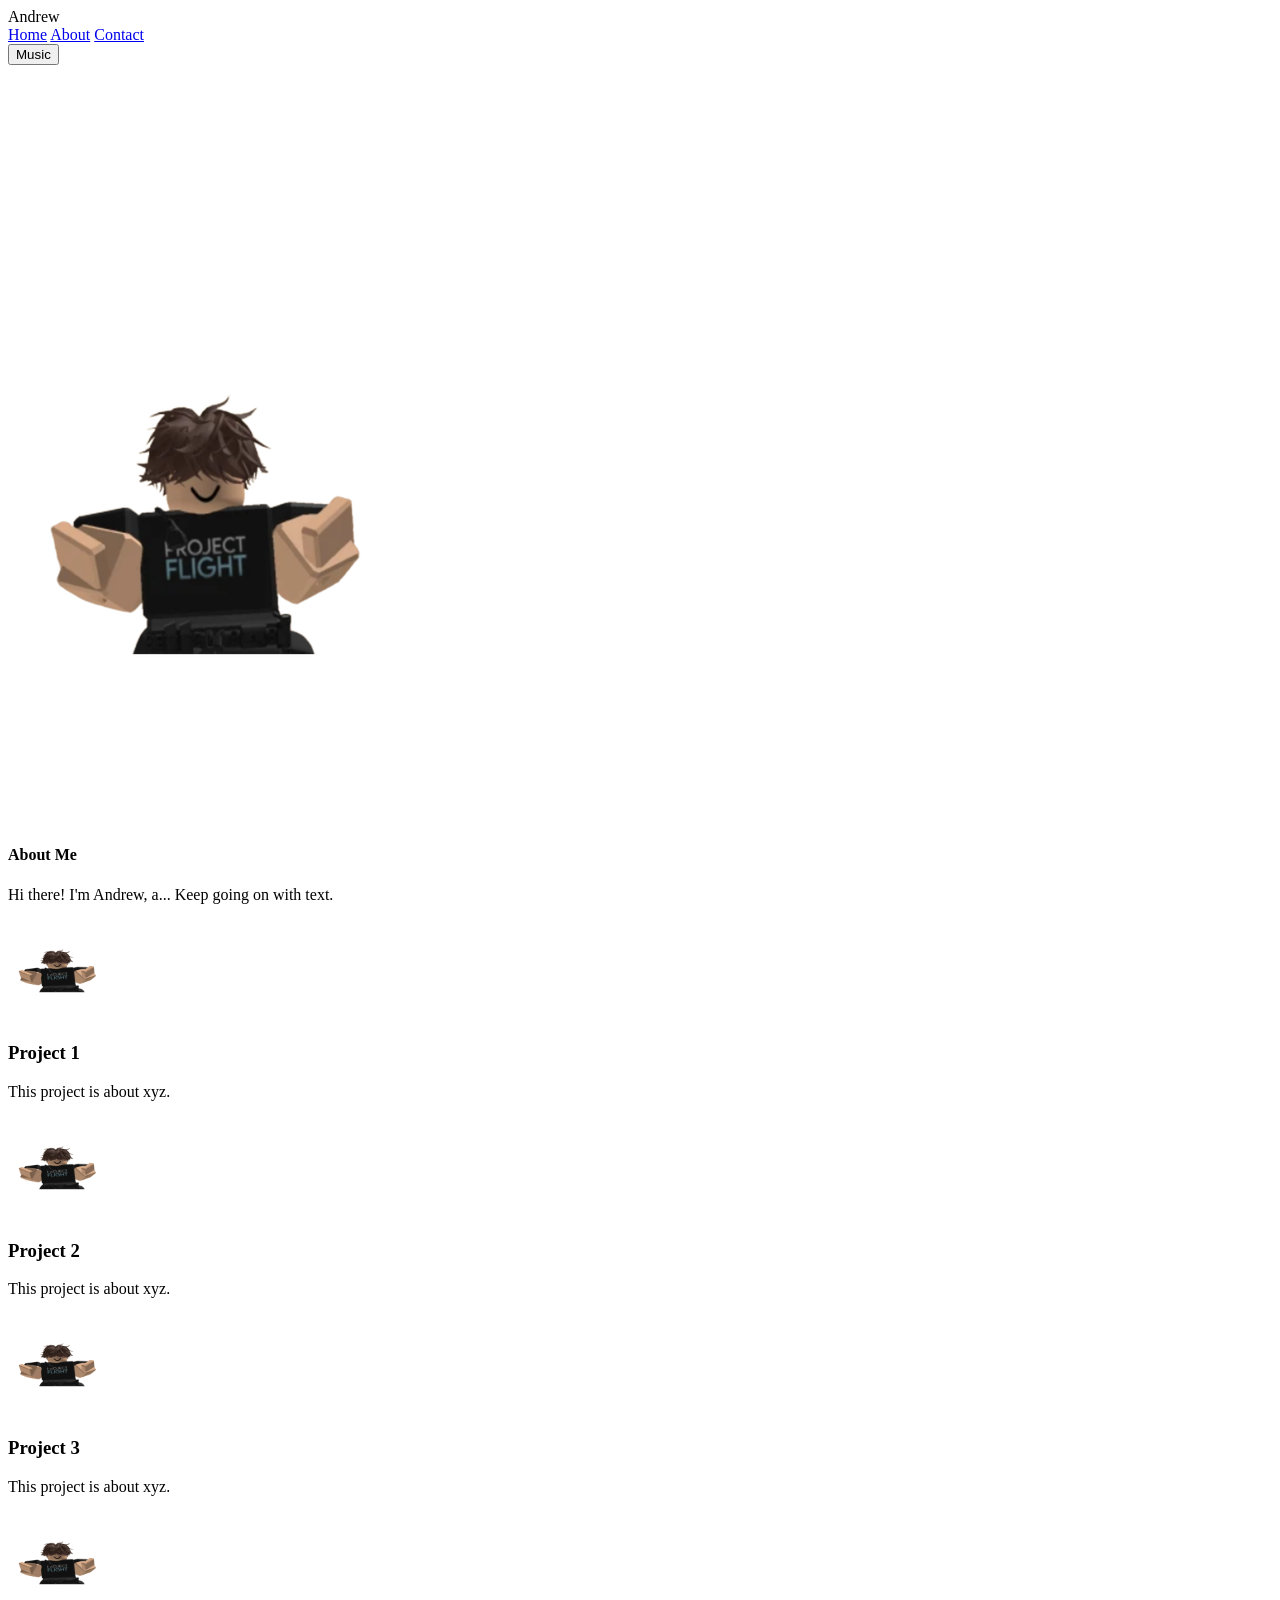
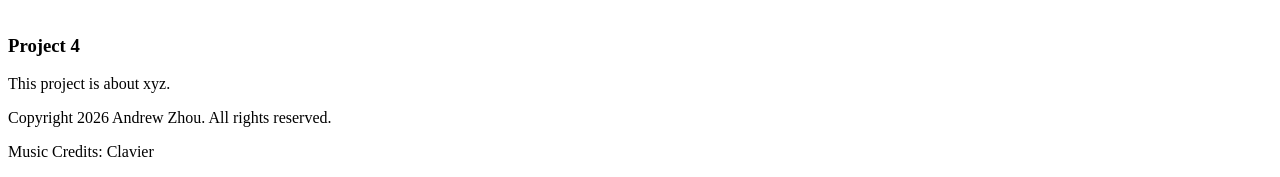
==== index.html @ 4095113c "Worked on about, css, and index" ====
<!DOCTYPE html>
<html lang="en">

<head>
    <title>Andrew Zhou's Portfolio</title>
    <link rel="preconnect" href="https://fonts.googleapis.com">
    <link rel="preconnect" href="https://fonts.gstatic.com" crossorigin>
    <link
        href="https://fonts.googleapis.com/css2?family=Ubuntu:ital,wght@0,300;0,400;0,500;0,700;1,300;1,400;1,500;1,700&display=swap"
        rel="stylesheet">
    <link rel="stylesheet" href="style.css">
</head>

<body>
    <div class="page-layout">
        <header>
            <div class="header-footer">
                <div>Andrew</div>
                <nav class="links">
                    <a href="/index.html">Home</a>
                    <a href="/about.html">About</a>
                    <a href="/contacts.html">Contact</a>
                    <div class="dropdown">
                        <button class="dropbtn">Music</button>
                        <div class="dropdown-content">
                            <iframe data-testid="embed-iframe" style="border-radius:12px"
                                src="https://open.spotify.com/embed/playlist/5BB5mRr1hqIK4NGXOkHe4x?utm_source=generator&theme=0"
                                width="100%" height="152" frameBorder="0" allowfullscreen=""
                                allow="autoplay; clipboard-write; encrypted-media; fullscreen; picture-in-picture"
                                loading="lazy">
                            </iframe>
                        </div>
                    </div>
                </nav>
            </div>
        </header>
        <main>
            <div class="bio">
                <img class="placeholder" src="pfplaceholder.png" alt="placeholder">
                <div class="bio-content">
                    <h4>About Me</h4>
                    <p>Hi there! I'm Andrew, a... Keep going on with text.</p>
                </div>
            </div>

            <div class="flex-container">
                <div class="box">
                    <img src="pfplaceholder.png" alt="placeholder" class="box-image" width="100px" height="100px">
                    <div class="box-text">
                        <h3>Project 1</h3>
                        <p>This project is about xyz.</p>
                    </div>
                </div>

                <div class="box">
                    <img src="pfplaceholder.png" alt="placeholder" class="box-image" width="100px" height="100px">
                    <div class="box-text">
                        <h3>Project 2</h3>
                        <p>This project is about xyz.</p>
                    </div>
                </div>

                <div class="box">
                    <img src="pfplaceholder.png" alt="placeholder" class="box-image" width="100px" height="100px">
                    <div class="box-text">
                        <h3>Project 3</h3>
                        <p>This project is about xyz.</p>
                    </div>
                </div>

                <div class="box">
                    <img src="pfplaceholder.png" alt="placeholder" class="box-image" width="100px" height="100px">
                    <div class="box-text">
                        <h3>Project 4</h3>
                        <p>This project is about xyz.</p>
                    </div>
                </div>
            </div>
        </main>
        <footer class="header-footer">
            <p>Copyright 2026 Andrew Zhou. All rights reserved.</p>
            <p class="footer-2">Music Credits: Clavier</p>
        </footer>
    </div>
</body>

</html>
---- style.css ----
/* Use Flexbox to center everything in the 'main' area */
.about-main {
    display: flex;
    align-items: center;
    /* Vertical centering */
    justify-content: center;
    /* Horizontal centering */
    min-height: calc(100vh - 73px);
    /* Adjusts for header/footer height */
    padding: 20px;
}

.about-container {
    text-align: center;
    max-width: 800px;
    /* Keeps text from stretching too wide on big monitors */
    color: white;
}

.about-content h1 {
    font-size: 48px;
    margin-bottom: 20px;
    letter-spacing: -1px;
}

.about-content p {
    font-size: 18px;
    line-height: 1.6;
    color: #ffffff;
    /* Slightly dimmer white for better readability */
}

.placeholder-about {
    width: 150px;
    height: 150px;
    border-radius: 50%;
    /* Makes the image a circle */
    margin-bottom: 20px;
    border: 2px solid #444;
}
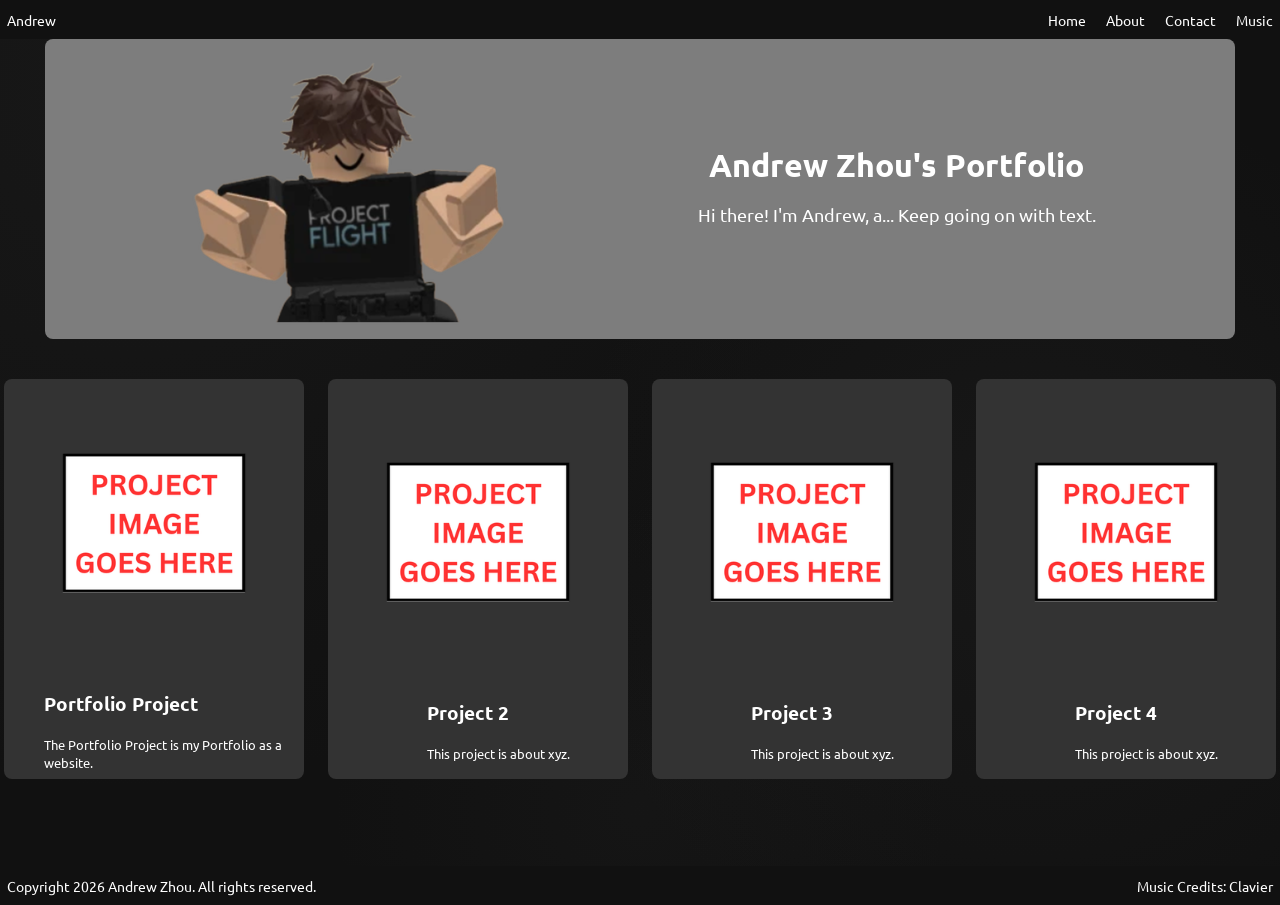
==== commit 6a6a33a0: "Forgot I forgotwhat I did..." ====
--- a/index.html
+++ b/index.html
@@ -25,10 +25,9 @@
                         <div class="dropdown-content">
                             <iframe data-testid="embed-iframe" style="border-radius:12px"
                                 src="https://open.spotify.com/embed/playlist/5BB5mRr1hqIK4NGXOkHe4x?utm_source=generator&theme=0"
-                                width="100%" height="152" frameBorder="0" allowfullscreen=""
+                                width="100%" height="352" frameBorder="0" allowfullscreen=""
                                 allow="autoplay; clipboard-write; encrypted-media; fullscreen; picture-in-picture"
-                                loading="lazy">
-                            </iframe>
+                                loading="lazy"></iframe>
                         </div>
                     </div>
                 </nav>
@@ -38,44 +37,56 @@
             <div class="bio">
                 <img class="placeholder" src="pfplaceholder.png" alt="placeholder">
                 <div class="bio-content">
-                    <h4>About Me</h4>
+                    <h4>Andrew Zhou's Portfolio</h4>
                     <p>Hi there! I'm Andrew, a... Keep going on with text.</p>
                 </div>
             </div>
 
             <div class="flex-container">
                 <div class="box">
-                    <img src="pfplaceholder.png" alt="placeholder" class="box-image" width="100px" height="100px">
-                    <div class="box-text">
-                        <h3>Project 1</h3>
-                        <p>This project is about xyz.</p>
-                    </div>
+                    <a href="project1.html">
+                        <img src="projectimageplaceholder.png" alt="placeholder" class="box-image" width="100px"
+                            height="100px">
+                        <div class="box-text">
+
+                            <h3>Portfolio Project</h3>
+                            <p>The Portfolio Project is my Portfolio as a website.</p>
+                        </div>
+                    </a>
                 </div>
 
                 <div class="box">
-                    <img src="pfplaceholder.png" alt="placeholder" class="box-image" width="100px" height="100px">
-                    <div class="box-text">
-                        <h3>Project 2</h3>
-                        <p>This project is about xyz.</p>
-                    </div>
+
+                    <a href="project2.html">
+                        <img src="projectimageplaceholder.png" alt="placeholder" class="box-image" width="100px"
+                            height="100px">
+                        <div class="box-text">
+                            <h3>Project 2</h3>
+                            <p>This project is about xyz.</p>
+                        </div>
+                    </a>
                 </div>
 
                 <div class="box">
-                    <img src="pfplaceholder.png" alt="placeholder" class="box-image" width="100px" height="100px">
-                    <div class="box-text">
-                        <h3>Project 3</h3>
-                        <p>This project is about xyz.</p>
-                    </div>
+                    <a href="project3.html">
+                        <img src="projectimageplaceholder.png" alt="placeholder" class="box-image" width="100px"
+                            height="100px">
+                        <div class="box-text">
+                            <h3>Project 3</h3>
+                            <p>This project is about xyz.</p>
+                        </div>
+                    </a>
                 </div>
 
                 <div class="box">
-                    <img src="pfplaceholder.png" alt="placeholder" class="box-image" width="100px" height="100px">
-                    <div class="box-text">
-                        <h3>Project 4</h3>
-                        <p>This project is about xyz.</p>
-                    </div>
+                    <a href="project4.html">
+                        <img src="projectimageplaceholder.png" alt="placeholder" class="box-image">
+                        <div class="box-text">
+                            <h3>Project 4</h3>
+                            <p>This project is about xyz.</p>
+                        </div>
+                    </a>
                 </div>
-            </div>
         </main>
         <footer class="header-footer">
             <p>Copyright 2026 Andrew Zhou. All rights reserved.</p>
--- a/style.css
+++ b/style.css
@@ -1,40 +1,257 @@
-/* Use Flexbox to center everything in the 'main' area */
-.about-main {
-    display: flex;
-    align-items: center;
-    /* Vertical centering */
+body {
+    margin: 0;
+    font-family: 'Ubuntu';
+    font-weight: 400;
+    background-color: #111;
+    background-image:
+        radial-gradient(circle at 10% 10%, rgba(60, 60, 60, 0.15) 0%, rgba(17, 17, 17, 0) 50%),
+
+        radial-gradient(circle at 80% 60%, rgba(80, 80, 80, 0.1) 0%, rgba(17, 17, 17, 0) 40%),
+
+        radial-gradient(circle at 50% 90%, rgba(70, 70, 70, 0.08) 0%, rgba(17, 17, 17, 0) 30%);
+
+    background-attachment: fixed;
+    background-size: cover;
+    background-repeat: no-repeat;
+}
+
+.page-layout {
+    min-height: 100vh;
+    display: flex;
+    flex-direction: column;
+}
+
+.links {
+    display: flex;
+    gap: 20px;
+    color: #FFFFFF;
+}
+
+.links a {
+    text-decoration: none;
+    color: #ffffff;
+}
+
+.links a:hover {
+    transition: 1s;
+    font-size: 15px;
+}
+
+.header-footer {
+    height: 25px;
+    background-color: #111;
+    display: flex;
+    justify-content: space-between;
+    align-items: center;
+    font-size: 14px;
+    padding: 7px;
+    color: #ffffff;
+}
+
+.header-footer footer-2 {
+    align-items: right;
+}
+
+main {
+    /* TODO: update this later if necessary once page is complete*/
+    min-height: calc(100vh - 50px);
+    min-height: calc(100vh - 73px);
+}
+
+.bio {
+    height: 300px;
+    display: flex;
+    font-size: 40px;
+    align-items: center;
+    width: 93%;
+    margin: 0 auto;
+    background-color: #7d7d7d;
+    border-radius: 8px;
+}
+
+.placeholder,
+.bio-content {
+    position: relative;
+    z-index: 3;
+}
+
+.bio-content {
+    text-align: right;
+    margin: 0 auto;
+    color: #ffffff;
+}
+
+.bio-content p {
+    font-size: 18px;
+    text-align: center;
+}
+
+.bio-content h4 {
+    margin: 10px 0 5px 0;
+    font-size: 32px;
+    text-align: center;
+}
+
+.placeholder {
+    width: 400px;
+    height: auto;
+    padding: 7px;
+    margin-left: 100px;
+    border-radius: 8px;
+}
+
+.flex-container {
+    display: flex;
+    gap: 20px;
+    padding: 40px 0;
+    width: 100%;
+    flex-wrap: wrap;
+    justify-content: space-evenly;
+}
+
+.box {
+    width: 300px;
+    height: 400px;
+    background-color: #333;
+    display: flex;
+    align-items: center;
     justify-content: center;
-    /* Horizontal centering */
-    min-height: calc(100vh - 73px);
-    /* Adjusts for header/footer height */
+    flex-direction: column;
+    overflow: hidden;
+    transition: all 0.7s ease;
+    transform-origin: top left;
+    border-radius: 8px;
+    min-width: 250px;
+    flex: 0 1 300px;
+    color: #ffffff;
+}
+
+.box a {
+    text-decoration: none;
+    color: inherit;
+    width: 100%;
+    height: 100%;
+    display: flex;
+    flex-direction: column;
+    align-items: center;
+    justify-content: center;
+}
+
+.box:hover {
+    transform: scale(1.05);
+    background-color: #7d7d7d;
+    z-index: 10;
+}
+
+.box-image {
+    width: 100%;
+    height: 300px;
+    object-fit: cover;
+}
+
+.box-text h3 {
+    margin-left: 40px;
+}
+
+.box-text p {
+    font-size: 13px;
+    line-height: 1.4;
+    margin-left: 40px;
+}
+
+@media (max-width: 800px) {
+    .bio {
+        flex-direction: column;
+        /* Stacks them vertically */
+        height: auto;
+        /* Allows the bio to grow taller to fit the text */
+        padding: 40px 20px;
+        text-align: center;
+        /* Centers everything for a cleaner mobile look */
+    }
+
+    .bio-content,
+    .bio-content p {
+        text-align: center;
+        /* Overrides your 'right' alignment on mobile */
+        margin: 20px 0;
+    }
+
+    .placeholder {
+        margin-left: 0;
+        /* Removes that 100px gap so the image stays centered */
+        width: 80%;
+        /* Makes the image responsive to the screen width */
+        max-width: 300px;
+    }
+
+    .music-container {
+        width: 95%;
+        margin: 20px auto;
+    }
+}
+
+.music-container {
+    width: 90%;
+    max-width: 600px;
+    margin: 40px auto;
     padding: 20px;
-}
-
-.about-container {
+    background-color: rgba(255, 255, 255, 0.03);
+    border-radius: 16px;
+    border: 1px solid rgba(255, 255, 255, 0.1);
     text-align: center;
-    max-width: 800px;
-    /* Keeps text from stretching too wide on big monitors */
+}
+
+.dropdown {
+    position: relative;
+    display: inline-block;
+}
+
+.dropbtn {
+    background: none;
+    border: none;
     color: white;
-}
-
-.about-content h1 {
-    font-size: 48px;
-    margin-bottom: 20px;
-    letter-spacing: -1px;
-}
-
-.about-content p {
-    font-size: 18px;
-    line-height: 1.6;
-    color: #ffffff;
-    /* Slightly dimmer white for better readability */
-}
-
-.placeholder-about {
-    width: 150px;
-    height: 150px;
-    border-radius: 50%;
-    /* Makes the image a circle */
-    margin-bottom: 20px;
-    border: 2px solid #444;
+    font-family: 'Ubuntu';
+    font-size: 14px;
+    cursor: pointer;
+    padding: 0;
+    text-decoration: none;
+}
+
+.dropbtn:hover {
+    font-size: 15px;
+    transition: 1s;
+}
+
+.dropdown-content {
+    display: none;
+    /* Hidden by default */
+    position: absolute;
+    right: 0;
+    /* Aligns it to the right so it doesn't go off-screen */
+    background-color: #222;
+    min-width: 300px;
+    box-shadow: 0px 8px 16px 0px rgba(0, 0, 0, 0.5);
+    z-index: 100;
+    /* High z-index to stay above the bio circle */
+    padding: 15px;
+    border-radius: 12px;
+    border: 1px solid #444;
+    margin-top: 10px;
+    top: 100%;
+    margin-top: 5px;
+}
+
+.dropdown:hover .dropdown-content {
+    display: block;
+}
+
+.dropdown::after {
+    content: "";
+    position: absolute;
+    top: 100%;
+    left: 0;
+    width: 100%;
+    height: 20px;
+    display: block;
 }
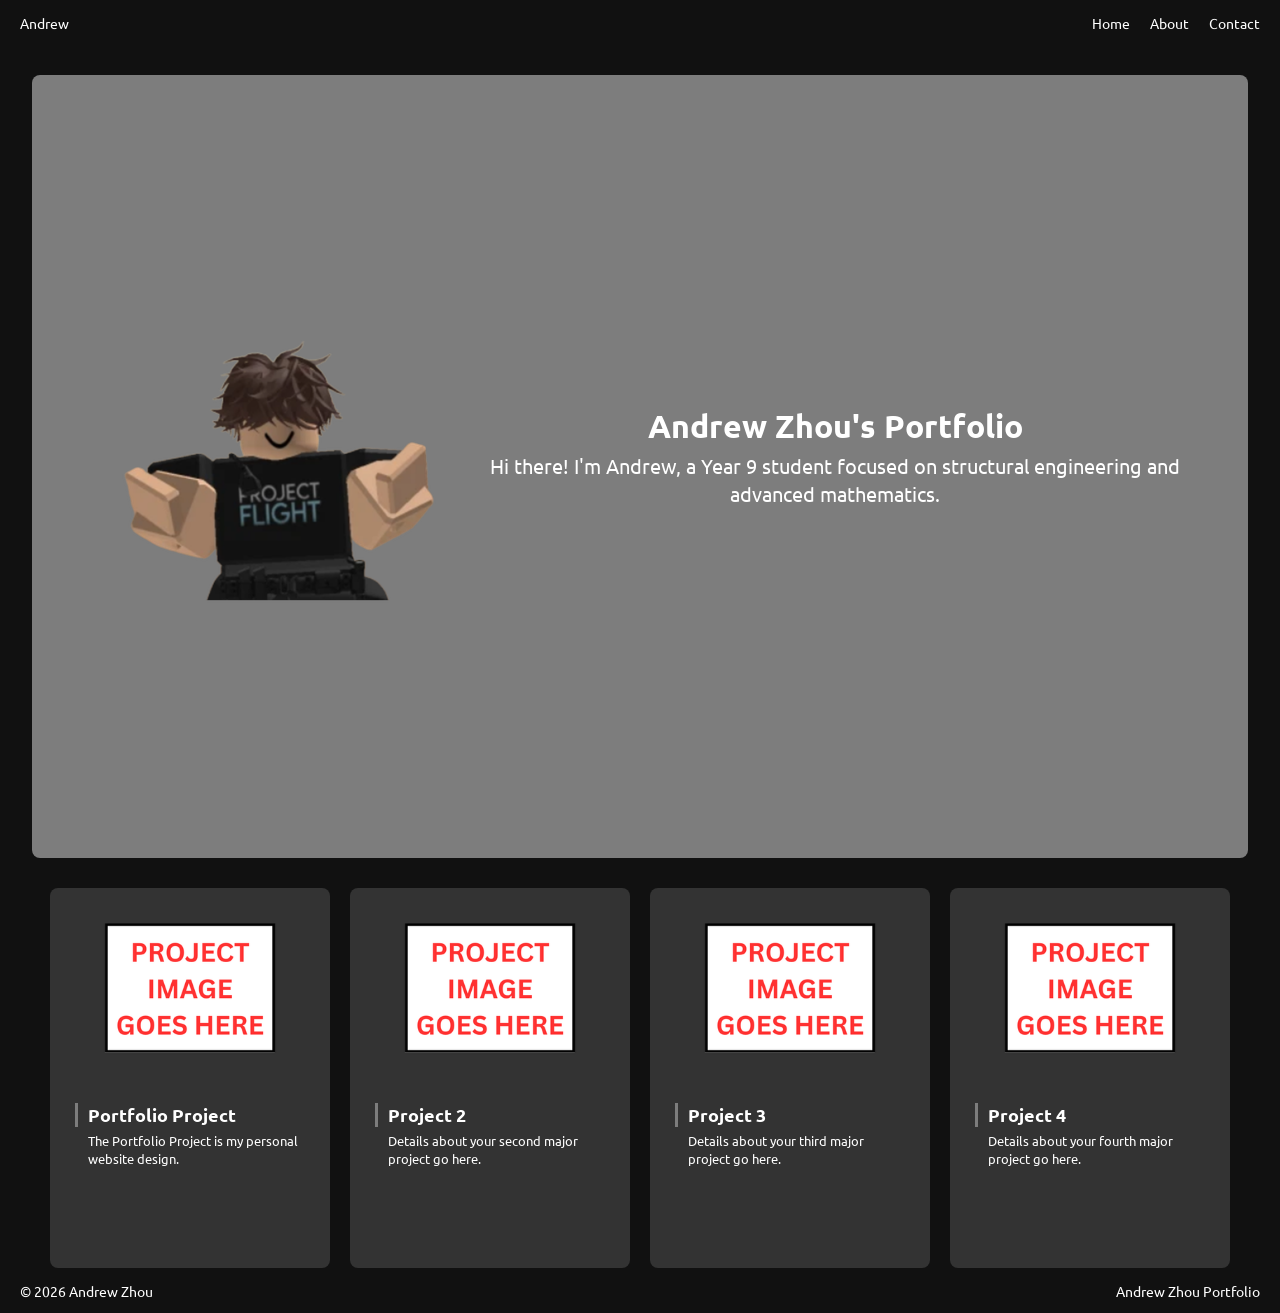
==== commit da777266: "Reworked Home Page Not yet complete. Also removed bloat code." ====
--- a/index.html
+++ b/index.html
@@ -2,95 +2,82 @@
 <html lang="en">
 
 <head>
-    <title>Andrew Zhou's Portfolio</title>
+    <meta charset="UTF-8">
+    <meta name="viewport" content="width=device-width, initial-scale=1.0">
+    <title>Andrew Zhou | Portfolio</title>
     <link rel="preconnect" href="https://fonts.googleapis.com">
     <link rel="preconnect" href="https://fonts.gstatic.com" crossorigin>
-    <link
-        href="https://fonts.googleapis.com/css2?family=Ubuntu:ital,wght@0,300;0,400;0,500;0,700;1,300;1,400;1,500;1,700&display=swap"
-        rel="stylesheet">
+    <link href="https://fonts.googleapis.com/css2?family=Ubuntu:wght@400;700&display=swap" rel="stylesheet">
     <link rel="stylesheet" href="style.css">
 </head>
 
 <body>
     <div class="page-layout">
-        <header>
-            <div class="header-footer">
-                <div>Andrew</div>
-                <nav class="links">
-                    <a href="/index.html">Home</a>
-                    <a href="/about.html">About</a>
-                    <a href="/contacts.html">Contact</a>
-                    <div class="dropdown">
-                        <button class="dropbtn">Music</button>
-                        <div class="dropdown-content">
-                            <iframe data-testid="embed-iframe" style="border-radius:12px"
-                                src="https://open.spotify.com/embed/playlist/5BB5mRr1hqIK4NGXOkHe4x?utm_source=generator&theme=0"
-                                width="100%" height="352" frameBorder="0" allowfullscreen=""
-                                allow="autoplay; clipboard-write; encrypted-media; fullscreen; picture-in-picture"
-                                loading="lazy"></iframe>
-                        </div>
-                    </div>
-                </nav>
-            </div>
+        <header class="header-footer">
+            <div>Andrew</div>
+            <nav class="links">
+                <a href="/index.html">Home</a>
+                <a href="/about.html">About</a>
+                <a href="/contacts.html">Contact</a>
+            </nav>
         </header>
+
         <main>
-            <div class="bio">
-                <img class="placeholder" src="pfplaceholder.png" alt="placeholder">
+            <section class="bio">
+                <img class="placeholder" src="pfplaceholder.png" alt="Andrew Zhou">
                 <div class="bio-content">
                     <h4>Andrew Zhou's Portfolio</h4>
-                    <p>Hi there! I'm Andrew, a... Keep going on with text.</p>
+                    <p>Hi there! I'm Andrew, a Year 9 student focused on structural engineering and advanced
+                        mathematics.</p>
                 </div>
-            </div>
+            </section>
 
             <div class="flex-container">
                 <div class="box">
                     <a href="project1.html">
-                        <img src="projectimageplaceholder.png" alt="placeholder" class="box-image" width="100px"
-                            height="100px">
+                        <img src="projectimageplaceholder.png" alt="Portfolio" class="box-image">
                         <div class="box-text">
-
                             <h3>Portfolio Project</h3>
-                            <p>The Portfolio Project is my Portfolio as a website.</p>
+                            <p>The Portfolio Project is my personal website design.</p>
                         </div>
                     </a>
                 </div>
 
                 <div class="box">
-
                     <a href="project2.html">
-                        <img src="projectimageplaceholder.png" alt="placeholder" class="box-image" width="100px"
-                            height="100px">
+                        <img src="projectimageplaceholder.png" alt="Project 2" class="box-image">
                         <div class="box-text">
                             <h3>Project 2</h3>
-                            <p>This project is about xyz.</p>
+                            <p>Details about your second major project go here.</p>
                         </div>
                     </a>
                 </div>
 
                 <div class="box">
                     <a href="project3.html">
-                        <img src="projectimageplaceholder.png" alt="placeholder" class="box-image" width="100px"
-                            height="100px">
+                        <img src="projectimageplaceholder.png" alt="Project 3" class="box-image">
                         <div class="box-text">
                             <h3>Project 3</h3>
-                            <p>This project is about xyz.</p>
+                            <p>Details about your third major project go here.</p>
                         </div>
                     </a>
                 </div>
 
                 <div class="box">
                     <a href="project4.html">
-                        <img src="projectimageplaceholder.png" alt="placeholder" class="box-image">
+                        <img src="projectimageplaceholder.png" alt="Project 4" class="box-image">
                         <div class="box-text">
                             <h3>Project 4</h3>
-                            <p>This project is about xyz.</p>
+                            <p>Details about your fourth major project go here.</p>
                         </div>
                     </a>
                 </div>
+            </div>
         </main>
+
         <footer class="header-footer">
-            <p>Copyright 2026 Andrew Zhou. All rights reserved.</p>
-            <p class="footer-2">Music Credits: Clavier</p>
+            <p>© 2026 Andrew Zhou</p>
+            <p>Andrew Zhou Portfolio</p>
         </footer>
     </div>
 </body>
--- a/style.css
+++ b/style.css
@@ -1,18 +1,8 @@
 body {
     margin: 0;
-    font-family: 'Ubuntu';
-    font-weight: 400;
+    font-family: 'Ubuntu', sans-serif;
     background-color: #111;
-    background-image:
-        radial-gradient(circle at 10% 10%, rgba(60, 60, 60, 0.15) 0%, rgba(17, 17, 17, 0) 50%),
-
-        radial-gradient(circle at 80% 60%, rgba(80, 80, 80, 0.1) 0%, rgba(17, 17, 17, 0) 40%),
-
-        radial-gradient(circle at 50% 90%, rgba(70, 70, 70, 0.08) 0%, rgba(17, 17, 17, 0) 30%);
-
-    background-attachment: fixed;
-    background-size: cover;
-    background-repeat: no-repeat;
+    color: #fff;
 }
 
 .page-layout {
@@ -21,237 +11,141 @@
     flex-direction: column;
 }
 
+.header-footer {
+    height: 35px;
+    background-color: #111;
+    display: flex;
+    justify-content: space-between;
+    align-items: center;
+    padding: 5px 20px;
+    font-size: 14px;
+}
+
 .links {
     display: flex;
     gap: 20px;
-    color: #FFFFFF;
 }
 
 .links a {
     text-decoration: none;
-    color: #ffffff;
+    color: #fff;
+    font-size: 14px;
+    transition: 0.3s;
 }
 
 .links a:hover {
-    transition: 1s;
     font-size: 15px;
 }
 
-.header-footer {
-    height: 25px;
-    background-color: #111;
+.bio {
     display: flex;
-    justify-content: space-between;
     align-items: center;
-    font-size: 14px;
-    padding: 7px;
-    color: #ffffff;
-}
-
-.header-footer footer-2 {
-    align-items: right;
-}
-
-main {
-    /* TODO: update this later if necessary once page is complete*/
-    min-height: calc(100vh - 50px);
-    min-height: calc(100vh - 73px);
-}
-
-.bio {
-    height: 300px;
-    display: flex;
-    font-size: 40px;
-    align-items: center;
-    width: 93%;
-    margin: 0 auto;
+    width: 95%;
+    height: 87vh;
+    margin: 30px auto;
     background-color: #7d7d7d;
     border-radius: 8px;
-}
-
-.placeholder,
-.bio-content {
-    position: relative;
-    z-index: 3;
-}
-
-.bio-content {
-    text-align: right;
-    margin: 0 auto;
-    color: #ffffff;
-}
-
-.bio-content p {
-    font-size: 18px;
-    text-align: center;
-}
-
-.bio-content h4 {
-    margin: 10px 0 5px 0;
-    font-size: 32px;
-    text-align: center;
+    padding: 0 20px;
+    box-sizing: border-box;
 }
 
 .placeholder {
     width: 400px;
     height: auto;
-    padding: 7px;
-    margin-left: 100px;
     border-radius: 8px;
+    margin-left: 30px;
+}
+
+.bio-content {
+    flex: 1;
+    text-align: center;
+    padding-right: 40px;
+}
+
+.bio-content h4 {
+    font-size: 32px;
+    margin: 0;
+}
+
+.bio-content p {
+    font-size: 20px;
+    margin-top: 5px;
+    line-height: 1.4;
 }
 
 .flex-container {
     display: flex;
+    flex-wrap: wrap;
     gap: 20px;
-    padding: 40px 0;
-    width: 100%;
-    flex-wrap: wrap;
-    justify-content: space-evenly;
+    width: 95%;
+    margin: 0 auto;
+    justify-content: center;
 }
 
 .box {
-    width: 300px;
-    height: 400px;
+    flex: 0 1 280px;
+    height: 380px;
     background-color: #333;
-    display: flex;
-    align-items: center;
-    justify-content: center;
-    flex-direction: column;
-    overflow: hidden;
-    transition: all 0.7s ease;
+    border-radius: 8px;
+    transition: 0.7s ease;
+    max-width: 95%;
+}
+
+.box:hover {
+    transform: scale(1.03);
+    background-color: #7d7d7d;
     transform-origin: top left;
-    border-radius: 8px;
-    min-width: 250px;
-    flex: 0 1 300px;
-    color: #ffffff;
 }
 
 .box a {
     text-decoration: none;
     color: inherit;
-    width: 100%;
-    height: 100%;
     display: flex;
     flex-direction: column;
-    align-items: center;
-    justify-content: center;
-}
-
-.box:hover {
-    transform: scale(1.05);
-    background-color: #7d7d7d;
-    z-index: 10;
+    height: 100%;
 }
 
 .box-image {
     width: 100%;
-    height: 300px;
+    height: 200px;
     object-fit: cover;
 }
 
+.box-text {
+    padding: 15px 25px;
+    text-align: left;
+}
+
 .box-text h3 {
-    margin-left: 40px;
+    margin: 0 0 5px 0;
+    font-size: 18px;
+    border-left: 3px solid #7d7d7d;
+    padding-left: 10px;
 }
 
 .box-text p {
+    margin: 0;
     font-size: 13px;
     line-height: 1.4;
-    margin-left: 40px;
+    padding-left: 13px;
 }
 
 @media (max-width: 800px) {
     .bio {
         flex-direction: column;
-        /* Stacks them vertically */
         height: auto;
-        /* Allows the bio to grow taller to fit the text */
         padding: 40px 20px;
         text-align: center;
-        /* Centers everything for a cleaner mobile look */
     }
 
-    .bio-content,
-    .bio-content p {
+    .bio-content {
         text-align: center;
-        /* Overrides your 'right' alignment on mobile */
-        margin: 20px 0;
+        padding: 0;
+        margin-top: 20px;
     }
 
     .placeholder {
-        margin-left: 0;
-        /* Removes that 100px gap so the image stays centered */
-        width: 80%;
-        /* Makes the image responsive to the screen width */
-        max-width: 300px;
+        margin: 0;
+        max-width: 200px;
     }
-
-    .music-container {
-        width: 95%;
-        margin: 20px auto;
-    }
-}
-
-.music-container {
-    width: 90%;
-    max-width: 600px;
-    margin: 40px auto;
-    padding: 20px;
-    background-color: rgba(255, 255, 255, 0.03);
-    border-radius: 16px;
-    border: 1px solid rgba(255, 255, 255, 0.1);
-    text-align: center;
-}
-
-.dropdown {
-    position: relative;
-    display: inline-block;
-}
-
-.dropbtn {
-    background: none;
-    border: none;
-    color: white;
-    font-family: 'Ubuntu';
-    font-size: 14px;
-    cursor: pointer;
-    padding: 0;
-    text-decoration: none;
-}
-
-.dropbtn:hover {
-    font-size: 15px;
-    transition: 1s;
-}
-
-.dropdown-content {
-    display: none;
-    /* Hidden by default */
-    position: absolute;
-    right: 0;
-    /* Aligns it to the right so it doesn't go off-screen */
-    background-color: #222;
-    min-width: 300px;
-    box-shadow: 0px 8px 16px 0px rgba(0, 0, 0, 0.5);
-    z-index: 100;
-    /* High z-index to stay above the bio circle */
-    padding: 15px;
-    border-radius: 12px;
-    border: 1px solid #444;
-    margin-top: 10px;
-    top: 100%;
-    margin-top: 5px;
-}
-
-.dropdown:hover .dropdown-content {
-    display: block;
-}
-
-.dropdown::after {
-    content: "";
-    position: absolute;
-    top: 100%;
-    left: 0;
-    width: 100%;
-    height: 20px;
-    display: block;
 }
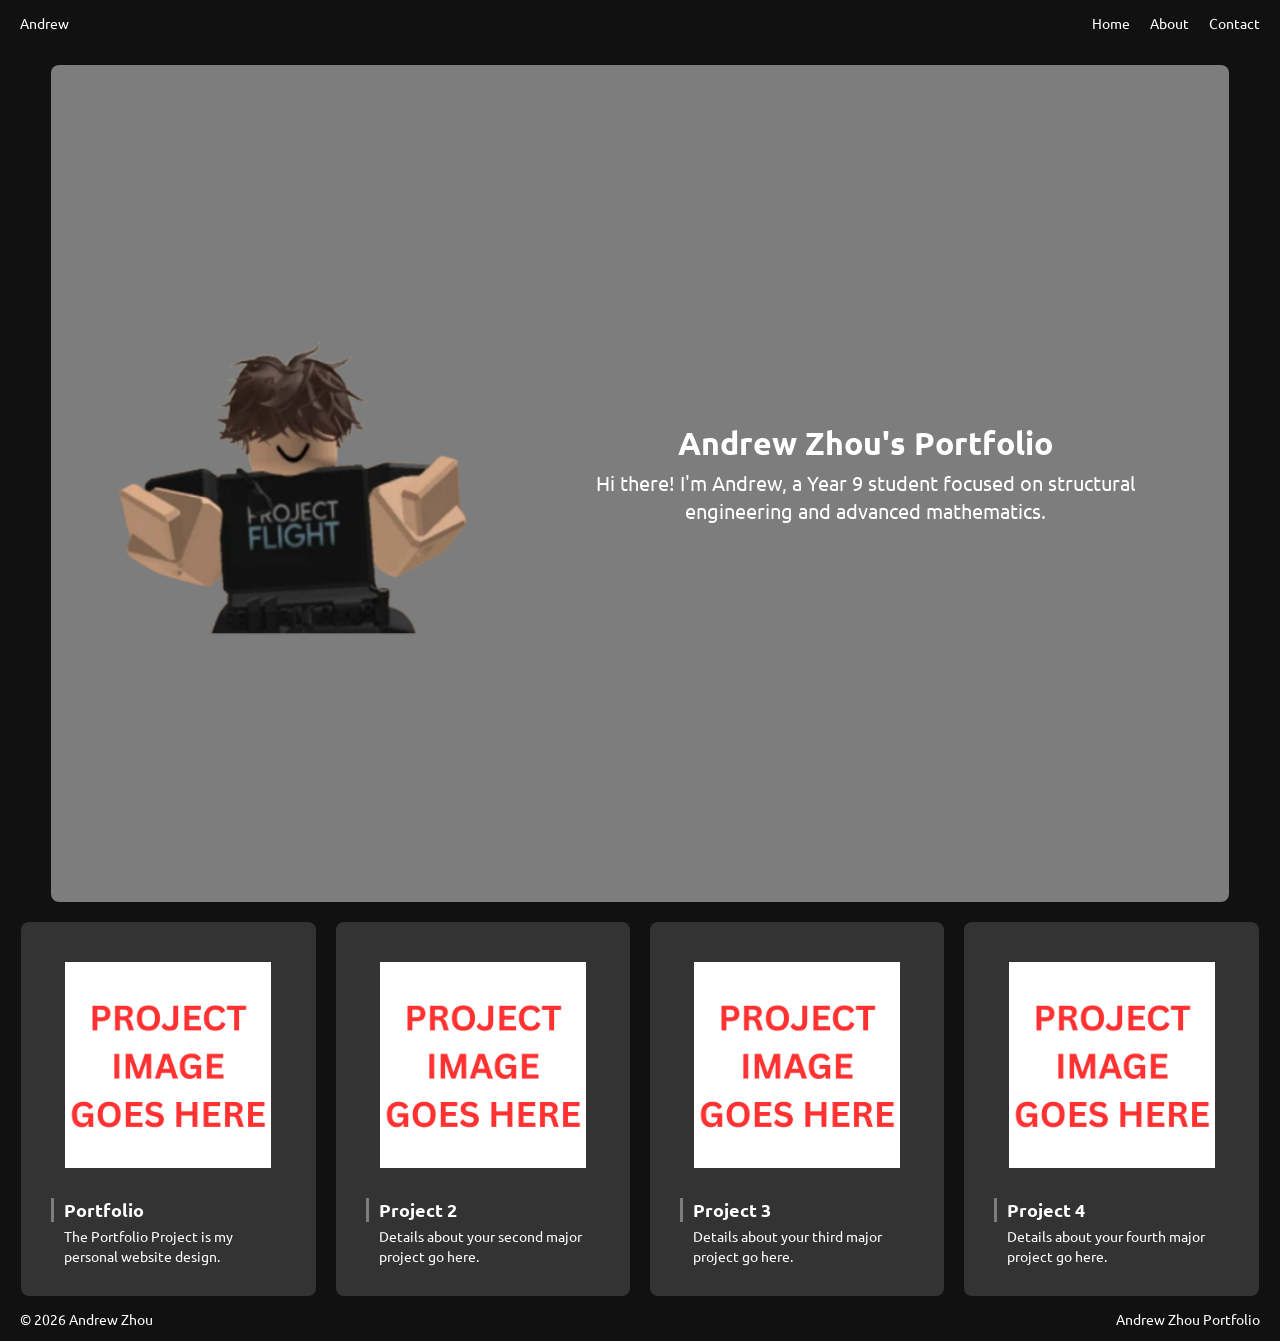
==== commit 12d0486b: "Formatting." ====
--- a/index.html
+++ b/index.html
@@ -23,21 +23,23 @@
         </header>
 
         <main>
-            <section class="bio">
-                <img class="placeholder" src="pfplaceholder.png" alt="Andrew Zhou">
-                <div class="bio-content">
-                    <h4>Andrew Zhou's Portfolio</h4>
-                    <p>Hi there! I'm Andrew, a Year 9 student focused on structural engineering and advanced
-                        mathematics.</p>
-                </div>
-            </section>
+            <div class="fullscreen-wrap">
+                <section class="bio">
+                    <img class="placeholder" src="pfplaceholder.png" alt="Andrew Zhou">
+                    <div class="bio-content">
+                        <h4>Andrew Zhou's Portfolio</h4>
+                        <p>Hi there! I'm Andrew, a Year 9 student focused on structural engineering and advanced
+                            mathematics.</p>
+                    </div>
+                </section>
+            </div>
 
             <div class="flex-container">
                 <div class="box">
                     <a href="project1.html">
                         <img src="projectimageplaceholder.png" alt="Portfolio" class="box-image">
                         <div class="box-text">
-                            <h3>Portfolio Project</h3>
+                            <h3>Portfolio</h3>
                             <p>The Portfolio Project is my personal website design.</p>
                         </div>
                     </a>
--- a/style.css
+++ b/style.css
@@ -21,6 +21,10 @@
     font-size: 14px;
 }
 
+.fullscreen {
+    height: 100vh;
+}
+
 .links {
     display: flex;
     gap: 20px;
@@ -37,58 +41,72 @@
     font-size: 15px;
 }
 
+.fullscreen-wrap {
+    display: flex;
+    align-items: center;
+    justify-content: center;
+    padding: 20px;
+    box-sizing: border-box;
+}
+
 .bio {
     display: flex;
     align-items: center;
     width: 95%;
-    height: 87vh;
-    margin: 30px auto;
     background-color: #7d7d7d;
     border-radius: 8px;
     padding: 0 20px;
     box-sizing: border-box;
-}
+    flex-wrap: wrap;
+    min-height: 93vh;
+    justify-content: center;
 
-.placeholder {
-    width: 400px;
-    height: auto;
-    border-radius: 8px;
-    margin-left: 30px;
-}
+    .placeholder {
+        width: 100%;
+        max-width: 450px;
+        height: auto;
+        border-radius: 8px;
+        overflow: hidden;
+        margin: 0 auto;
+    }
 
-.bio-content {
-    flex: 1;
-    text-align: center;
-    padding-right: 40px;
-}
+    .bio-content {
+        flex: 1 1 400px;
+        text-align: center;
+        padding: 20px;
+    }
 
-.bio-content h4 {
-    font-size: 32px;
-    margin: 0;
-}
+    .bio-content h4 {
+        font-size: 32px;
+        margin: 0;
+    }
 
-.bio-content p {
-    font-size: 20px;
-    margin-top: 5px;
-    line-height: 1.4;
+    .bio-content p {
+        font-size: 20px;
+        margin-top: 5px;
+        line-height: 1.4;
+
+    }
+
 }
 
 .flex-container {
     display: flex;
     flex-wrap: wrap;
-    gap: 20px;
-    width: 95%;
-    margin: 0 auto;
     justify-content: center;
+    width: 100vw;
+    gap: 20px
 }
 
 .box {
-    flex: 0 1 280px;
-    height: 380px;
+    width: 23vw;
+    height: auto;
+    min-width: 250px;
     background-color: #333;
     border-radius: 8px;
     transition: 0.7s ease;
-    max-width: 95%;
+    gap: 20px;
+
 }
 
 .box:hover {
@@ -106,13 +124,17 @@
 }
 
 .box-image {
-    width: 100%;
-    height: 200px;
-    object-fit: cover;
+    width: 70%;
+    height: 70%;
+    overflow: hidden;
+    margin-top: 40px;
+    margin-bottom: auto;
+    margin-left: auto;
+    margin-right: auto;
 }
 
 .box-text {
-    padding: 15px 25px;
+    padding: 30px;
     text-align: left;
 }
 
@@ -125,27 +147,7 @@
 
 .box-text p {
     margin: 0;
-    font-size: 13px;
+    font-size: 14px;
     line-height: 1.4;
     padding-left: 13px;
-}
-
-@media (max-width: 800px) {
-    .bio {
-        flex-direction: column;
-        height: auto;
-        padding: 40px 20px;
-        text-align: center;
-    }
-
-    .bio-content {
-        text-align: center;
-        padding: 0;
-        margin-top: 20px;
-    }
-
-    .placeholder {
-        margin: 0;
-        max-width: 200px;
-    }
 }
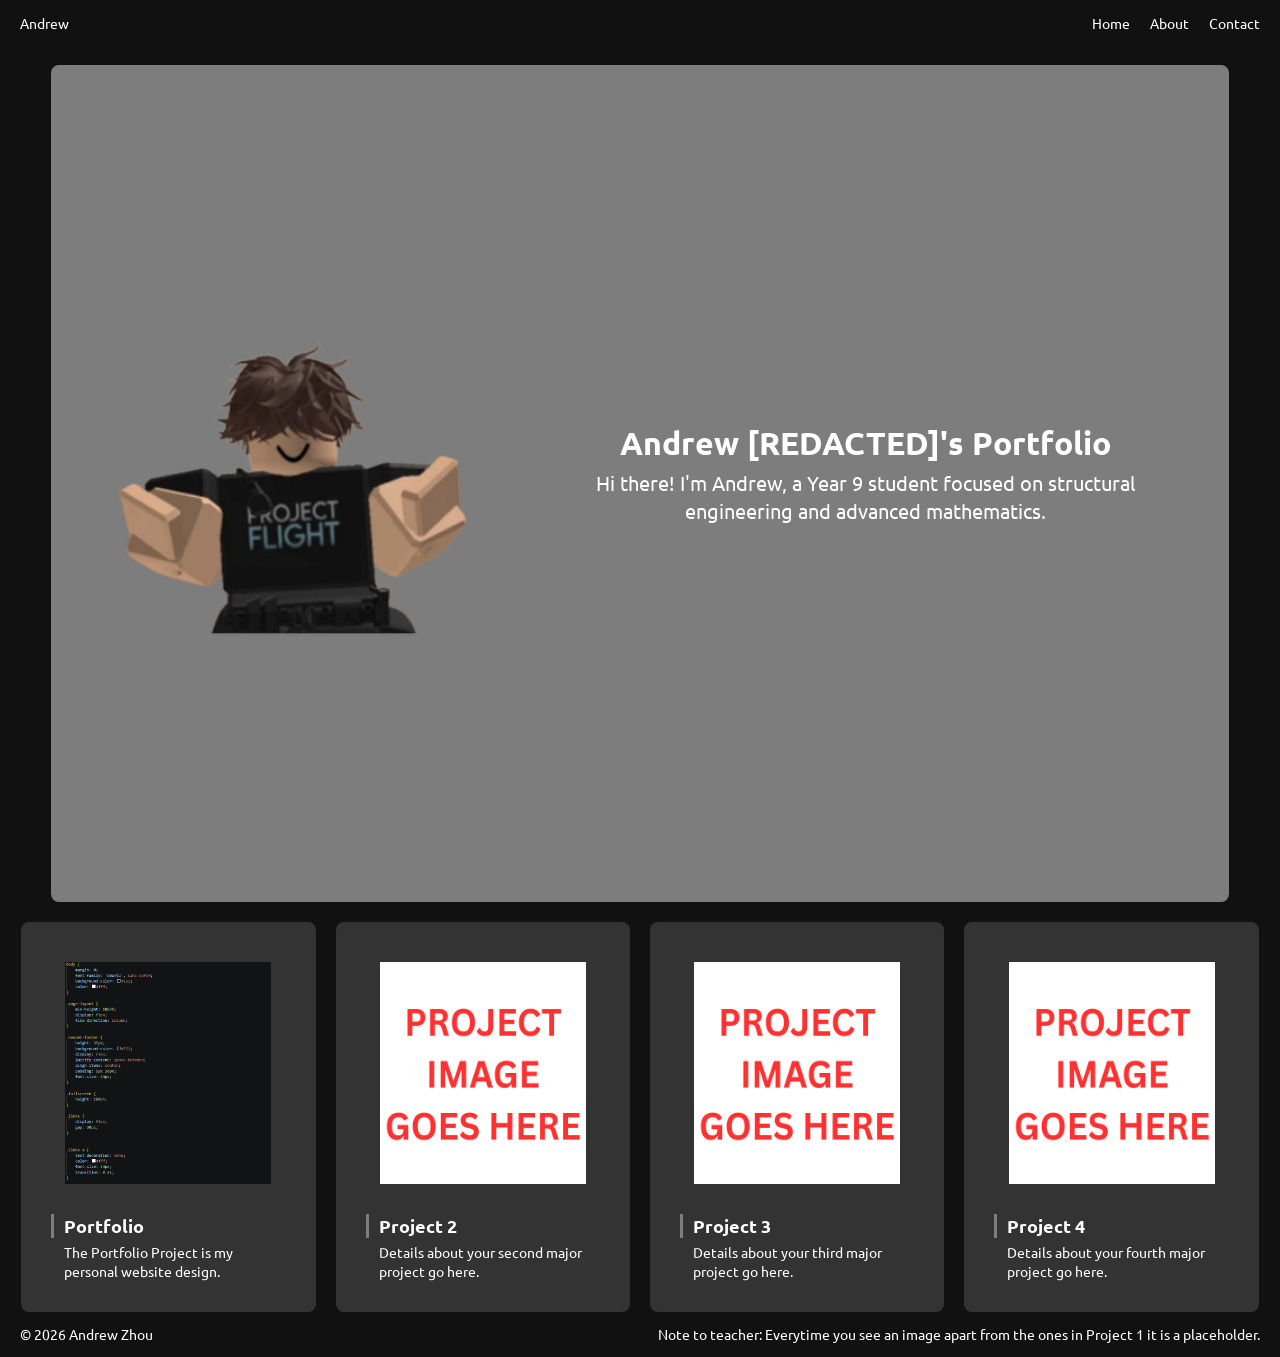
==== commit 9674eb16: "Done" ====
--- a/index.html
+++ b/index.html
@@ -27,9 +27,10 @@
                 <section class="bio">
                     <img class="placeholder" src="pfplaceholder.png" alt="Andrew Zhou">
                     <div class="bio-content">
-                        <h4>Andrew Zhou's Portfolio</h4>
+                        <h4>Andrew [REDACTED]'s Portfolio</h4>
                         <p>Hi there! I'm Andrew, a Year 9 student focused on structural engineering and advanced
                             mathematics.</p>
+
                     </div>
                 </section>
             </div>
@@ -37,7 +38,7 @@
             <div class="flex-container">
                 <div class="box">
                     <a href="project1.html">
-                        <img src="projectimageplaceholder.png" alt="Portfolio" class="box-image">
+                        <img src="project-1-1.png" alt="Portfolio" class="box-image">
                         <div class="box-text">
                             <h3>Portfolio</h3>
                             <p>The Portfolio Project is my personal website design.</p>
@@ -79,7 +80,9 @@
 
         <footer class="header-footer">
             <p>© 2026 Andrew Zhou</p>
-            <p>Andrew Zhou Portfolio</p>
+            <p>Note to teacher: Everytime you see an image apart from the ones in
+                Project 1 it is a
+                placeholder.</p>
         </footer>
     </div>
 </body>
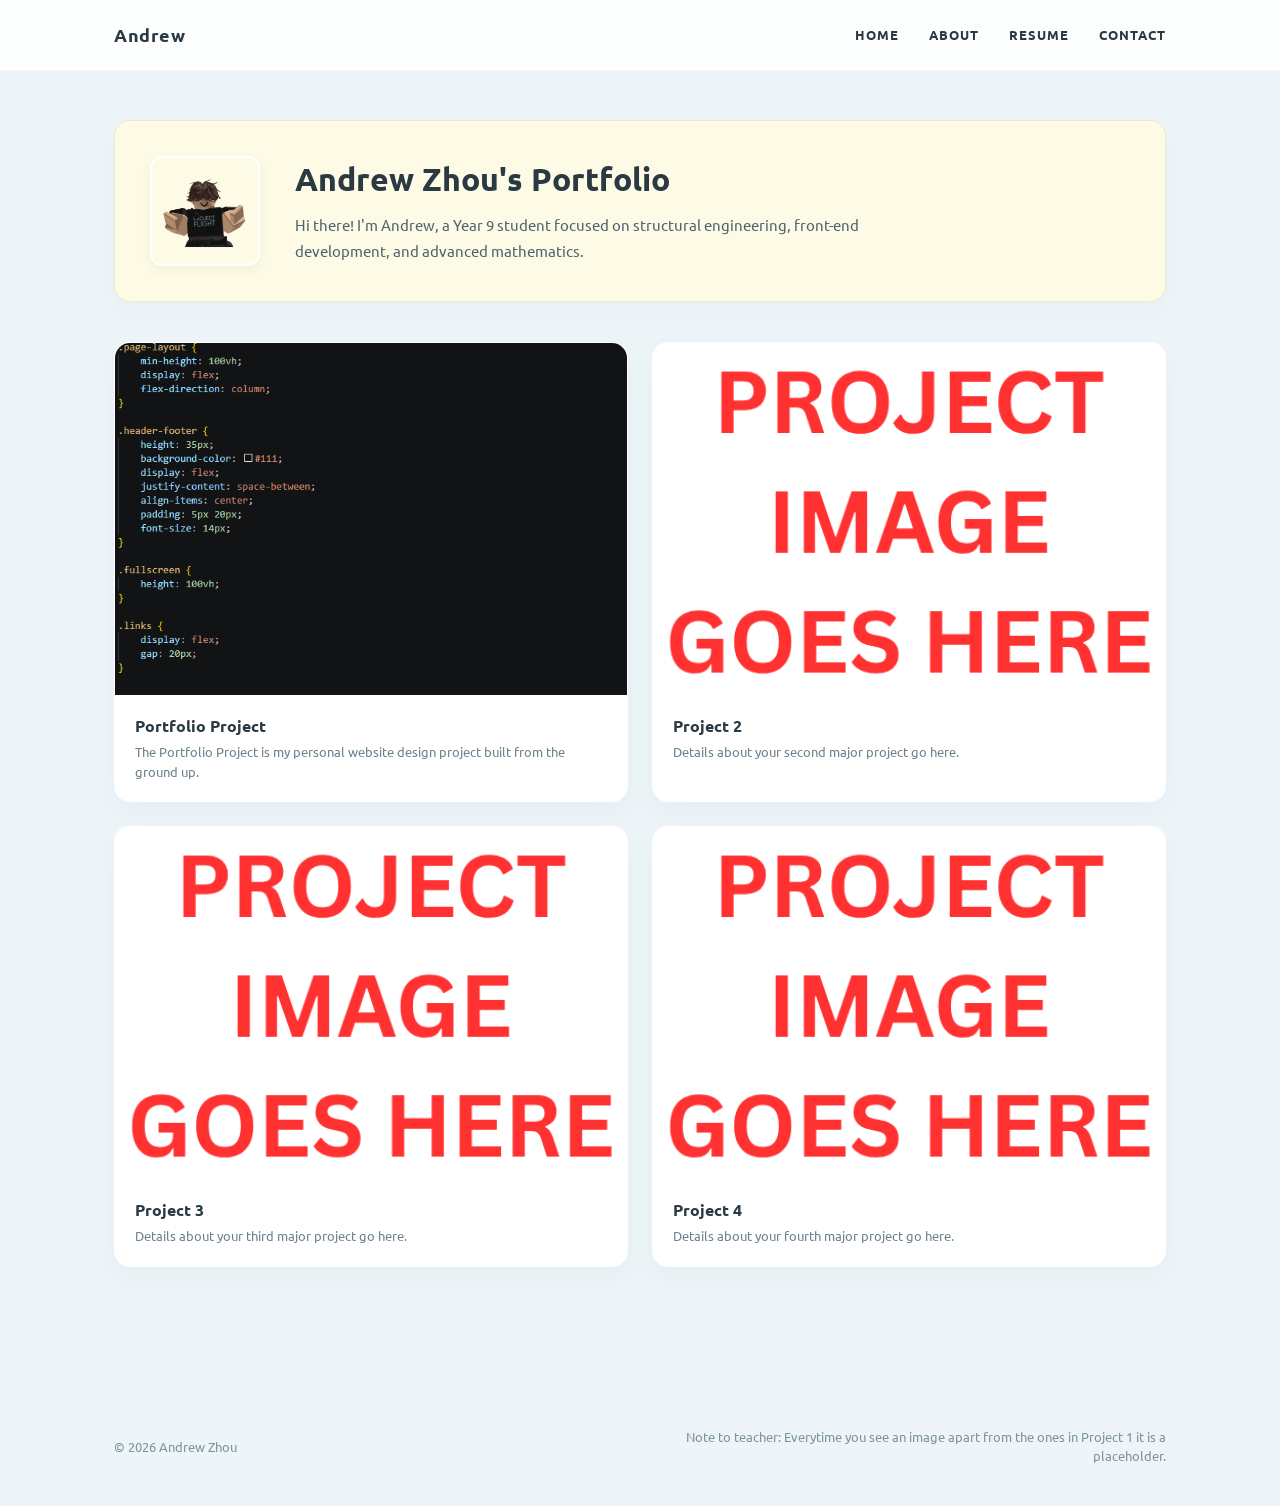
==== commit c1893afa: "Added Resume and minor bug fixes" ====
--- a/index.html
+++ b/index.html
@@ -7,19 +7,24 @@
     <title>Andrew Zhou | Portfolio</title>
     <link rel="preconnect" href="https://fonts.googleapis.com">
     <link rel="preconnect" href="https://fonts.gstatic.com" crossorigin>
-    <link href="https://fonts.googleapis.com/css2?family=Ubuntu:wght@400;700&display=swap" rel="stylesheet">
+    <link
+        href="https://fonts.googleapis.com/css2?family=Ubuntu:ital,wght@0,300;0,400;0,500;0,700;1,300;1,400;1,500;1,700&display=swap"
+        rel="stylesheet">
     <link rel="stylesheet" href="style.css">
 </head>
 
 <body>
     <div class="page-layout">
-        <header class="header-footer">
-            <div>Andrew</div>
-            <nav class="links">
-                <a href="/index.html">Home</a>
-                <a href="/about.html">About</a>
-                <a href="/contacts.html">Contact</a>
-            </nav>
+        <header>
+            <div class="header-container">
+                <div>Andrew</div>
+                <nav class="links">
+                    <a href="index.html">Home</a>
+                    <a href="about.html">About</a>
+                    <a href="resume.html">Resume</a>
+                    <a href="contacts.html">Contact</a>
+                </nav>
+            </div>
         </header>
 
         <main>
@@ -27,10 +32,9 @@
                 <section class="bio">
                     <img class="placeholder" src="pfplaceholder.png" alt="Andrew Zhou">
                     <div class="bio-content">
-                        <h4>Andrew [REDACTED]'s Portfolio</h4>
-                        <p>Hi there! I'm Andrew, a Year 9 student focused on structural engineering and advanced
-                            mathematics.</p>
-
+                        <h4>Andrew Zhou's Portfolio</h4>
+                        <p>Hi there! I'm Andrew, a Year 9 student focused on structural engineering, front-end
+                            development, and advanced mathematics.</p>
                     </div>
                 </section>
             </div>
@@ -40,8 +44,8 @@
                     <a href="project1.html">
                         <img src="project-1-1.png" alt="Portfolio" class="box-image">
                         <div class="box-text">
-                            <h3>Portfolio</h3>
-                            <p>The Portfolio Project is my personal website design.</p>
+                            <h3>Portfolio Project</h3>
+                            <p>The Portfolio Project is my personal website design project built from the ground up.</p>
                         </div>
                     </a>
                 </div>
@@ -78,13 +82,36 @@
             </div>
         </main>
 
-        <footer class="header-footer">
+        <footer>
             <p>© 2026 Andrew Zhou</p>
-            <p>Note to teacher: Everytime you see an image apart from the ones in
-                Project 1 it is a
+            <p class="footer-2">Note to teacher: Everytime you see an image apart from the ones in Project 1 it is a
                 placeholder.</p>
         </footer>
     </div>
 </body>
 
+<div id="image-lightbox" class="lightbox-overlay" onclick="closeLightbox()">
+    <span class="lightbox-close">&times;</span>
+    <img class="lightbox-content" id="lightbox-target-img" alt="Fullscreen View">
+</div>
+
+<script>
+    function openLightbox(element) {
+        var lightbox = document.getElementById("image-lightbox");
+        var lightboxImg = document.getElementById("lightbox-target-img");
+        lightbox.style.display = "flex";
+        lightboxImg.src = element.src;
+    }
+    function closeLightbox() {
+        document.getElementById("image-lightbox").style.display = "none";
+    }
+    document.addEventListener("DOMContentLoaded", function () {
+        var images = document.querySelectorAll('.box-image, .placeholder');
+        images.forEach(function (img) {
+            img.style.cursor = 'pointer';
+            img.setAttribute('onclick', 'openLightbox(this)');
+        });
+    });
+</script>
+
 </html>
--- a/style.css
+++ b/style.css
@@ -1,153 +1,456 @@
+/* ==========================================================================
+   1. BASE STYLING & CORE COLOR ENVIRONMENT
+   ========================================================================== */
+* {
+    box-sizing: border-box;
+    margin: 0;
+    padding: 0;
+}
+
 body {
-    margin: 0;
     font-family: 'Ubuntu', sans-serif;
-    background-color: #111;
-    color: #fff;
-}
-
+    background-color: #eef5f9;
+    /* Matte Ice-Blue Background Canvas */
+    color: #2b3a42;
+    /* Deep Blue-Slate Text */
+    -webkit-font-smoothing: antialiased;
+    overflow-x: hidden;
+}
+
+/* ==========================================================================
+   2. FIXED FLOATING NAVIGATION BAR
+   ========================================================================== */
+header {
+    background-color: rgba(255, 255, 255, 0.85);
+    /* Frosted Glass Dock */
+    backdrop-filter: blur(10px);
+    -webkit-backdrop-filter: blur(10px);
+    border-bottom: 1px solid rgba(255, 255, 255, 0.5);
+    position: fixed;
+    top: 0;
+    left: 0;
+    width: 100%;
+    height: 70px;
+    z-index: 9999;
+    display: flex;
+    align-items: center;
+}
+
+/* The structural container inside the header that keeps content perfectly centered */
+.header-container {
+    display: flex;
+    flex-direction: row;
+    justify-content: space-between;
+    align-items: center;
+    width: 100%;
+    max-width: 1100px;
+    margin: 0 auto;
+    padding: 0 24px;
+    height: 100%;
+}
+
+.header-container div:first-child {
+    font-weight: 700;
+    font-size: 18px;
+    letter-spacing: 0.5px;
+    color: #2b3a42;
+}
+
+.links {
+    display: flex;
+    gap: 30px;
+    align-items: center;
+}
+
+.links a {
+    text-decoration: none;
+    color: #2b3a42;
+    font-size: 13px;
+    font-weight: 700;
+    text-transform: uppercase;
+    letter-spacing: 1px;
+    transition: opacity 0.2s ease;
+}
+
+.links a:hover {
+    opacity: 0.6;
+}
+
+/* ==========================================================================
+   3. SINGLE-COLUMN CONTAINER SYSTEM
+   ========================================================================== */
 .page-layout {
     min-height: 100vh;
     display: flex;
     flex-direction: column;
 }
 
-.header-footer {
-    height: 35px;
-    background-color: #111;
-    display: flex;
-    justify-content: space-between;
-    align-items: center;
-    padding: 5px 20px;
-    font-size: 14px;
-}
-
-.fullscreen {
-    height: 100vh;
-}
-
-.links {
-    display: flex;
-    gap: 20px;
-}
-
-.links a {
-    text-decoration: none;
-    color: #fff;
-    font-size: 14px;
-    transition: 0.3s;
-}
-
-.links a:hover {
+main {
+    flex-grow: 1;
+    width: 100%;
+    max-width: 1100px;
+    margin: 0 auto;
+    padding: 120px 24px 60px 24px;
+    /* Clears fixed navigation bar space */
+    display: flex;
+    flex-direction: column;
+    gap: 40px;
+}
+
+/* ==========================================================================
+   4. LAYOUT TILES (Soft Matte Pastel Yellow Blocks)
+   ========================================================================== */
+.bio,
+.project,
+.resume-section {
+    background-color: #fdfae6;
+    /* Warm Light-Pastel Yellow Accent Block */
+    border: 1px solid rgba(218, 210, 161, 0.4);
+    border-radius: 16px;
+    padding: 35px;
+    display: grid;
+    grid-template-columns: auto 1fr;
+    gap: 35px;
+    align-items: center;
+    box-shadow: 0 10px 30px rgba(43, 58, 66, 0.03);
+    width: 100%;
+}
+
+/* Single column behavior fallback for explicit wrapper content blocks */
+.project {
+    display: flex;
+    flex-direction: column;
+    align-items: flex-start;
+}
+
+.fullscreen-wrap,
+.resume-section {
+    display: flex;
+    flex-direction: column;
+    width: 100%;
+}
+
+.resume-section {
+    align-items: flex-start;
+    gap: 30px;
+}
+
+.bio .placeholder {
+    width: 110px;
+    height: 110px;
+    border-radius: 12px;
+    object-fit: cover;
+    border: 2px solid #ffffff;
+    box-shadow: 0 4px 12px rgba(0, 0, 0, 0.05);
+}
+
+.bio-content,
+.project-content,
+.resume-content {
+    text-align: left;
+    width: 100%;
+}
+
+.bio-content h1,
+.bio-content h4,
+.project-content h4,
+.resume-content h1 {
+    font-size: 32px;
+    font-weight: 700;
+    color: #2b3a42;
+    margin-bottom: 12px;
+}
+
+.bio-content p,
+.project-content p {
     font-size: 15px;
-}
-
-.fullscreen-wrap {
-    display: flex;
-    align-items: center;
-    justify-content: center;
-    padding: 20px;
-    box-sizing: border-box;
-}
-
-.bio {
-    display: flex;
-    align-items: center;
-    width: 95%;
-    background-color: #7d7d7d;
-    border-radius: 8px;
-    padding: 0 20px;
-    box-sizing: border-box;
-    flex-wrap: wrap;
-    min-height: 93vh;
-    justify-content: center;
-
-    .placeholder {
-        width: 100%;
-        max-width: 450px;
-        height: auto;
-        border-radius: 8px;
-        overflow: hidden;
-        margin: 0 auto;
-    }
-
-    .bio-content {
-        flex: 1 1 400px;
-        text-align: center;
-        padding: 20px;
-    }
-
-    .bio-content h4 {
-        font-size: 32px;
-        margin: 0;
-    }
-
-    .bio-content p {
-        font-size: 20px;
-        margin-top: 5px;
-        line-height: 1.4;
-
-    }
-
-}
-
+    color: #4f646f;
+    line-height: 1.7;
+    white-space: pre-line;
+}
+
+/* ==========================================================================
+   5. INTERACTIVE PICTURE GRID MODULES
+   ========================================================================== */
 .flex-container {
-    display: flex;
-    flex-wrap: wrap;
-    justify-content: center;
-    width: 100vw;
-    gap: 20px
+    display: grid;
+    grid-template-columns: repeat(2, 1fr);
+    gap: 24px;
+    width: 100%;
 }
 
 .box {
-    width: 23vw;
-    height: auto;
-    min-width: 250px;
-    background-color: #333;
-    border-radius: 8px;
-    transition: 0.7s ease;
-    gap: 20px;
-
-}
-
-.box:hover {
-    transform: scale(1.03);
-    background-color: #7d7d7d;
-    transform-origin: top left;
+    background-color: #ffffff;
+    border-radius: 16px;
+    overflow: hidden;
+    border: 1px solid rgba(255, 255, 255, 0.7);
+    box-shadow: 0 10px 30px rgba(43, 58, 66, 0.04);
+    transition: transform 0.3s cubic-bezier(0.2, 0.8, 0.2, 1);
 }
 
 .box a {
     text-decoration: none;
     color: inherit;
+    display: block;
+}
+
+.box-image {
+    width: 100%;
+    height: auto;
+    aspect-ratio: 16 / 11;
+    object-fit: cover;
+    display: block;
+}
+
+/* Text elements inside your home page project grid items */
+.box-text {
+    text-align: left;
+}
+
+.box h3 {
+    font-size: 16px;
+    font-weight: 700;
+    padding: 20px 20px 6px 20px;
+    color: #2b3a42;
+}
+
+.box p {
+    font-size: 13px;
+    color: #6c828d;
+    padding: 0 20px 20px 20px;
+    line-height: 1.5;
+}
+
+.box:hover {
+    transform: translateY(-6px);
+    box-shadow: 0 20px 40px rgba(43, 58, 66, 0.08);
+}
+
+/* ==========================================================================
+   6. RESUME CARD INTERNAL RULES
+   ========================================================================== */
+.resume-block {
+    background-color: #ffffff;
+    border-radius: 12px;
+    padding: 24px;
+    width: 100%;
+    border: 1px solid rgba(255, 255, 255, 0.7);
+    box-shadow: 0 4px 15px rgba(43, 58, 66, 0.02);
+}
+
+.resume-block h2 {
+    font-size: 19px;
+    color: #2b3a42;
+    margin-bottom: 14px;
+    border-bottom: 2px solid #f6efa6;
+    padding-bottom: 6px;
+    text-transform: uppercase;
+    letter-spacing: 0.5px;
+}
+
+.resume-item {
+    margin-bottom: 16px;
+}
+
+.resume-item:last-child {
+    margin-bottom: 0;
+}
+
+.resume-item h3 {
+    font-size: 16px;
+    color: #2b3a42;
+}
+
+.resume-item .meta {
+    font-size: 13px;
+    color: #6c828d;
+    margin-bottom: 6px;
+    font-weight: 700;
+}
+
+.resume-item p {
+    font-size: 14px;
+    color: #4f646f;
+    line-height: 1.6;
+}
+
+.resume-grid-img {
+    display: grid;
+    grid-template-columns: repeat(auto-fit, minmax(200px, 1fr));
+    gap: 16px;
+    width: 100%;
+    margin-top: 14px;
+}
+
+.resume-img-placeholder {
+    background-color: #eef5f9;
+    border: 2px dashed #6c828d;
+    border-radius: 8px;
+    aspect-ratio: 16 / 9;
+    display: flex;
+    align-items: center;
+    justify-content: center;
+    color: #6c828d;
+    font-size: 13px;
+    font-weight: 700;
+}
+
+/* ==========================================================================
+   7. INTERACTIVE FULLSCREEN OVERLAY (LIGHTBOX)
+   ========================================================================== */
+.lightbox-overlay {
+    display: none;
+    position: fixed;
+    top: 0;
+    left: 0;
+    width: 100%;
+    height: 100%;
+    background-color: rgba(43, 58, 66, 0.95);
+    z-index: 100000;
+    justify-content: center;
+    align-items: center;
+    backdrop-filter: blur(8px);
+}
+
+.lightbox-content {
+    max-width: 85%;
+    max-height: 85%;
+    object-fit: contain;
+    border-radius: 8px;
+    box-shadow: 0 25px 50px rgba(0, 0, 0, 0.3);
+    animation: zoomEffect 0.25s cubic-bezier(0.15, 1, 0.3, 1);
+}
+
+.lightbox-close {
+    position: absolute;
+    top: 30px;
+    right: 40px;
+    color: #ffffff;
+    font-size: 44px;
+    font-weight: 300;
+    cursor: pointer;
+}
+
+@keyframes zoomEffect {
+    from {
+        transform: scale(0.92);
+        opacity: 0;
+    }
+
+    to {
+        transform: scale(1);
+        opacity: 1;
+    }
+}
+
+/* ==========================================================================
+   8. CONTACT HOVER TILES
+   ========================================================================== */
+.contact {
+    margin-top: 5px;
     display: flex;
     flex-direction: column;
-    height: 100%;
-}
-
-.box-image {
-    width: 70%;
-    height: 70%;
-    overflow: hidden;
-    margin-top: 40px;
-    margin-bottom: auto;
-    margin-left: auto;
-    margin-right: auto;
-}
-
-.box-text {
-    padding: 30px;
-    text-align: left;
-}
-
-.box-text h3 {
-    margin: 0 0 5px 0;
-    font-size: 18px;
-    border-left: 3px solid #7d7d7d;
-    padding-left: 10px;
-}
-
-.box-text p {
-    margin: 0;
+    gap: 12px;
+}
+
+.contact p {
     font-size: 14px;
-    line-height: 1.4;
-    padding-left: 13px;
+    color: #4f646f;
+    background-color: rgba(255, 255, 255, 0.5);
+    padding: 10px 16px;
+    border-radius: 8px;
+    display: inline-block;
+    width: fit-content;
+}
+
+.contact-link {
+    text-decoration: none;
+    color: #2b3a42;
+    background-color: #f6efa6;
+    padding: 4px 10px;
+    border-radius: 4px;
+    font-weight: 700;
+    margin-left: 8px;
+}
+
+/* ==========================================================================
+   9. GLOBAL SYSTEM FOOTERS
+   ========================================================================== */
+footer {
+    display: flex;
+    flex-direction: row;
+    justify-content: space-between;
+    align-items: center;
+    width: 100%;
+    max-width: 1100px;
+    margin: 60px auto 0 auto;
+    padding: 40px 24px;
+    height: auto;
+}
+
+footer p {
+    font-size: 13px;
+    color: #7d939e;
+}
+
+.footer-2 {
+    max-width: 50%;
+    text-align: right;
+    line-height: 1.5;
+}
+
+/* ==========================================================================
+   10. PHONE DEVICE RESPONSIVE LAYOUT
+   ========================================================================== */
+@media (max-width: 768px) {
+    main {
+        padding-top: 140px;
+        gap: 30px;
+    }
+
+    .bio,
+    .project,
+    .resume-section {
+        grid-template-columns: 1fr;
+        text-align: center;
+        padding: 24px;
+        gap: 20px;
+    }
+
+    .bio .placeholder {
+        margin: 0 auto;
+    }
+
+    .bio-content h1,
+    .bio-content h4,
+    .resume-content h1 {
+        font-size: 26px;
+    }
+
+    .flex-container {
+        grid-template-columns: 1fr;
+        gap: 20px;
+    }
+
+    header {
+        height: auto;
+    }
+
+    .header-container {
+        flex-direction: column;
+        padding: 12px 24px;
+        gap: 8px;
+    }
+
+    footer {
+        flex-direction: column;
+        gap: 14px;
+        text-align: center;
+        padding: 20px 24px;
+    }
+
+    .footer-2 {
+        max-width: 100%;
+        text-align: center;
+    }
 }
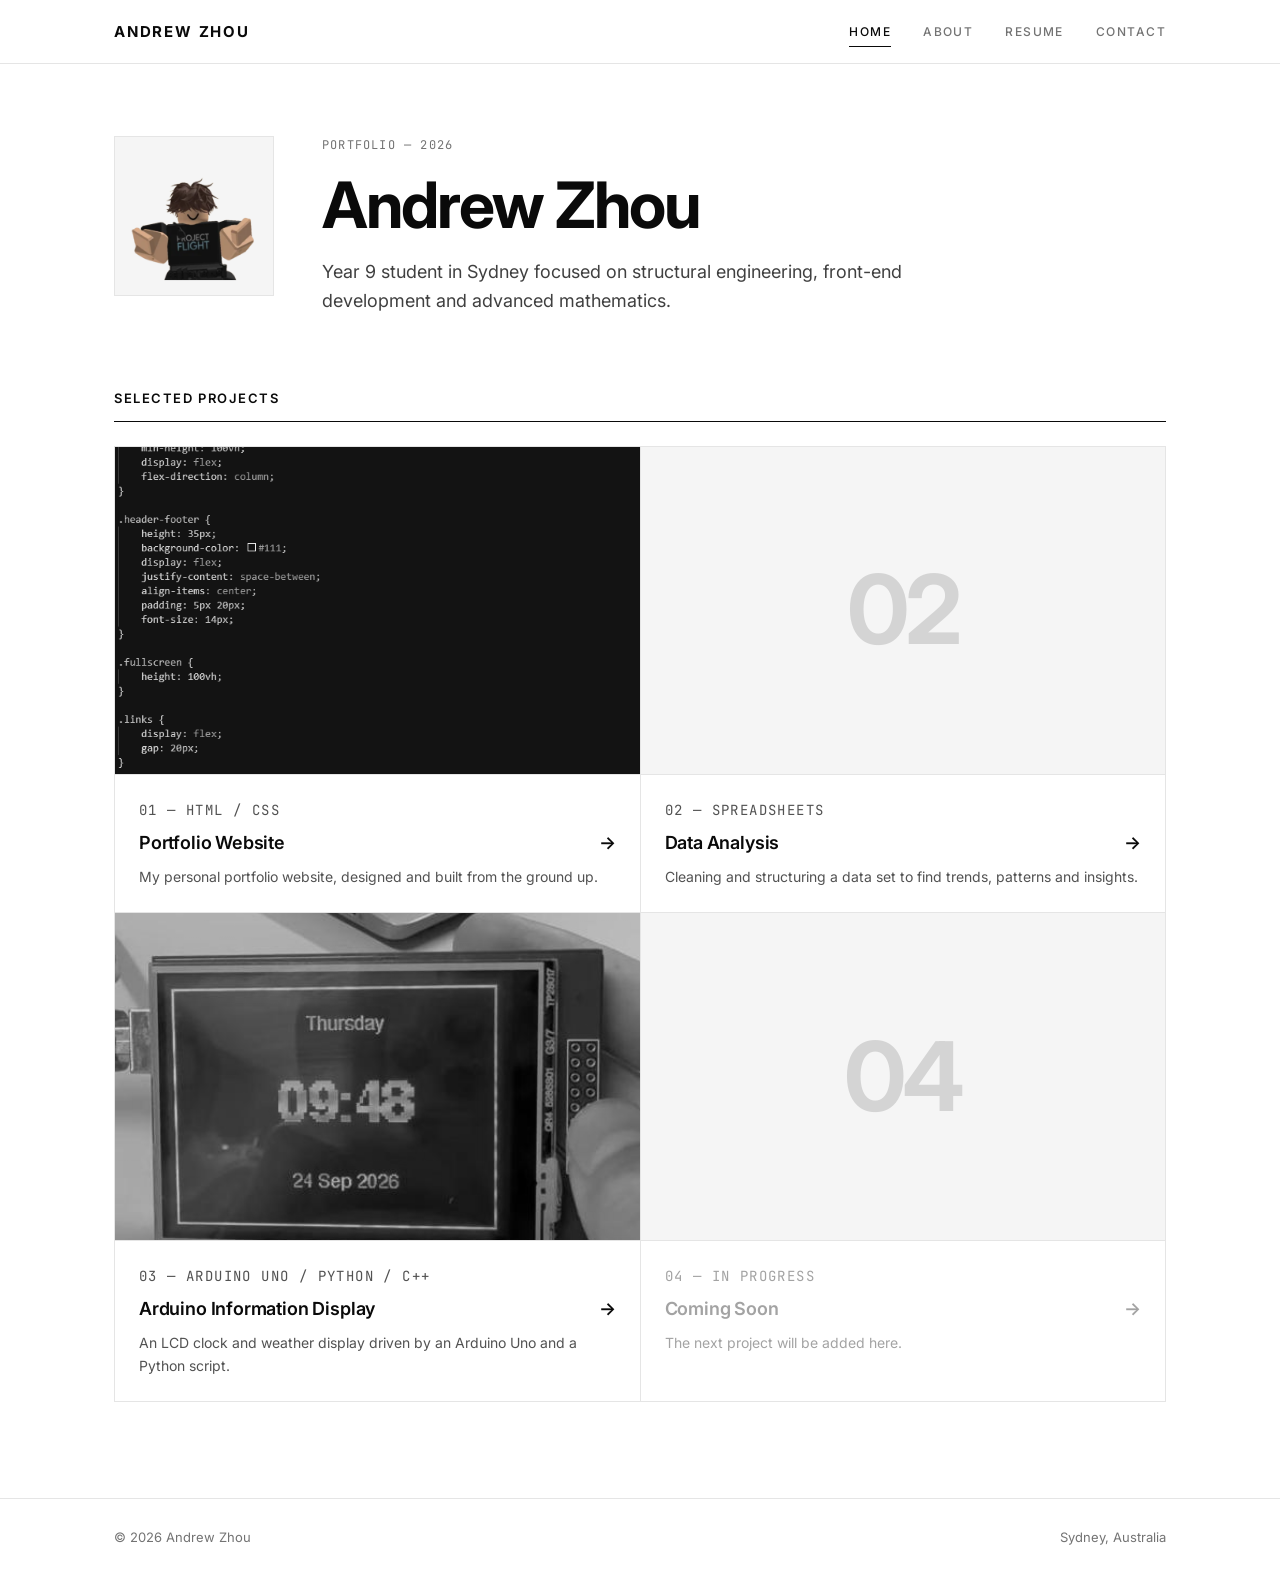
==== commit 97573f02: "Redesign site in monochrome style and add Arduino project - Restyle all pages with a modernist black" ====
--- a/index.html
+++ b/index.html
@@ -7,9 +7,7 @@
     <title>Andrew Zhou | Portfolio</title>
     <link rel="preconnect" href="https://fonts.googleapis.com">
     <link rel="preconnect" href="https://fonts.gstatic.com" crossorigin>
-    <link
-        href="https://fonts.googleapis.com/css2?family=Ubuntu:ital,wght@0,300;0,400;0,500;0,700;1,300;1,400;1,500;1,700&display=swap"
-        rel="stylesheet">
+    <link href="https://fonts.googleapis.com/css2?family=Inter:wght@400;500;600;700&family=JetBrains+Mono:wght@400;500&display=swap" rel="stylesheet">
     <link rel="stylesheet" href="style.css">
 </head>
 
@@ -17,9 +15,9 @@
     <div class="page-layout">
         <header>
             <div class="header-container">
-                <div>Andrew</div>
+                <a class="brand" href="index.html">Andrew Zhou</a>
                 <nav class="links">
-                    <a href="index.html">Home</a>
+                    <a href="index.html" class="active">Home</a>
                     <a href="about.html">About</a>
                     <a href="resume.html">Resume</a>
                     <a href="contacts.html">Contact</a>
@@ -28,90 +26,66 @@
         </header>
 
         <main>
-            <div class="fullscreen-wrap">
-                <section class="bio">
-                    <img class="placeholder" src="pfplaceholder.png" alt="Andrew Zhou">
-                    <div class="bio-content">
-                        <h4>Andrew Zhou's Portfolio</h4>
-                        <p>Hi there! I'm Andrew, a Year 9 student focused on structural engineering, front-end
-                            development, and advanced mathematics.</p>
-                    </div>
-                </section>
-            </div>
+            <section class="bio">
+                <img class="avatar zoomable" src="pfplaceholder.png" alt="Andrew Zhou">
+                <div class="bio-content">
+                    <p class="eyebrow">Portfolio — 2026</p>
+                    <h1>Andrew Zhou</h1>
+                    <p class="lead">Year 9 student in Sydney focused on structural engineering, front-end development
+                        and advanced mathematics.</p>
+                </div>
+            </section>
 
-            <div class="flex-container">
-                <div class="box">
-                    <a href="project1.html">
-                        <img src="project-1-1.png" alt="Portfolio" class="box-image">
-                        <div class="box-text">
-                            <h3>Portfolio Project</h3>
-                            <p>The Portfolio Project is my personal website design project built from the ground up.</p>
+            <section>
+                <h2>Selected Projects</h2>
+                <div class="project-grid">
+                    <a class="card" href="project1.html">
+                        <div class="card-media"><img src="project-1-1.png" alt="Portfolio website CSS"></div>
+                        <div class="card-body">
+                            <p class="eyebrow">01 — HTML / CSS</p>
+                            <h3>Portfolio Website <span class="arrow">→</span></h3>
+                            <p>My personal portfolio website, designed and built from the ground up.</p>
+                        </div>
+                    </a>
+
+                    <a class="card" href="project2.html">
+                        <div class="card-media blank">02</div>
+                        <div class="card-body">
+                            <p class="eyebrow">02 — Spreadsheets</p>
+                            <h3>Data Analysis <span class="arrow">→</span></h3>
+                            <p>Cleaning and structuring a data set to find trends, patterns and insights.</p>
+                        </div>
+                    </a>
+
+                    <a class="card" href="project3.html">
+                        <div class="card-media"><img src="project-3-display.jpg" alt="Arduino LCD showing the time"></div>
+                        <div class="card-body">
+                            <p class="eyebrow">03 — Arduino Uno / Python / C++</p>
+                            <h3>Arduino Information Display <span class="arrow">→</span></h3>
+                            <p>An LCD clock and weather display driven by an Arduino Uno and a Python script.</p>
+                        </div>
+                    </a>
+
+                    <a class="card muted" href="project4.html">
+                        <div class="card-media blank">04</div>
+                        <div class="card-body">
+                            <p class="eyebrow">04 — In progress</p>
+                            <h3>Coming Soon <span class="arrow">→</span></h3>
+                            <p>The next project will be added here.</p>
                         </div>
                     </a>
                 </div>
-
-                <div class="box">
-                    <a href="project2.html">
-                        <img src="projectimageplaceholder.png" alt="Project 2" class="box-image">
-                        <div class="box-text">
-                            <h3>Project 2</h3>
-                            <p>Details about your second major project go here.</p>
-                        </div>
-                    </a>
-                </div>
-
-                <div class="box">
-                    <a href="project3.html">
-                        <img src="projectimageplaceholder.png" alt="Project 3" class="box-image">
-                        <div class="box-text">
-                            <h3>Project 3</h3>
-                            <p>Details about your third major project go here.</p>
-                        </div>
-                    </a>
-                </div>
-
-                <div class="box">
-                    <a href="project4.html">
-                        <img src="projectimageplaceholder.png" alt="Project 4" class="box-image">
-                        <div class="box-text">
-                            <h3>Project 4</h3>
-                            <p>Details about your fourth major project go here.</p>
-                        </div>
-                    </a>
-                </div>
-            </div>
+            </section>
         </main>
 
         <footer>
-            <p>© 2026 Andrew Zhou</p>
-            <p class="footer-2">Note to teacher: Everytime you see an image apart from the ones in Project 1 it is a
-                placeholder.</p>
+            <div class="footer-container">
+                <p>© 2026 Andrew Zhou</p>
+                <p>Sydney, Australia</p>
+            </div>
         </footer>
     </div>
+    <script src="script.js"></script>
 </body>
 
-<div id="image-lightbox" class="lightbox-overlay" onclick="closeLightbox()">
-    <span class="lightbox-close">&times;</span>
-    <img class="lightbox-content" id="lightbox-target-img" alt="Fullscreen View">
-</div>
-
-<script>
-    function openLightbox(element) {
-        var lightbox = document.getElementById("image-lightbox");
-        var lightboxImg = document.getElementById("lightbox-target-img");
-        lightbox.style.display = "flex";
-        lightboxImg.src = element.src;
-    }
-    function closeLightbox() {
-        document.getElementById("image-lightbox").style.display = "none";
-    }
-    document.addEventListener("DOMContentLoaded", function () {
-        var images = document.querySelectorAll('.box-image, .placeholder');
-        images.forEach(function (img) {
-            img.style.cursor = 'pointer';
-            img.setAttribute('onclick', 'openLightbox(this)');
-        });
-    });
-</script>
-
-</html>+</html>
--- a/style.css
+++ b/style.css
@@ -1,435 +1,592 @@
 /* ==========================================================================
-   1. BASE STYLING & CORE COLOR ENVIRONMENT
+   Andrew Zhou — Portfolio
+   Modernist monochrome: black, white and a scale of greys.
    ========================================================================== */
-* {
+
+:root {
+    --black: #0a0a0a;
+    --grey-900: #171717;
+    --grey-800: #262626;
+    --grey-700: #404040;
+    --grey-600: #525252;
+    --grey-500: #737373;
+    --grey-400: #a3a3a3;
+    --grey-300: #d4d4d4;
+    --grey-200: #e5e5e5;
+    --grey-100: #f5f5f5;
+    --white: #ffffff;
+
+    --font-sans: 'Inter', 'Helvetica Neue', Helvetica, Arial, sans-serif;
+    --font-mono: 'JetBrains Mono', ui-monospace, Consolas, monospace;
+
+    --page-width: 1100px;
+    --gutter: 24px;
+    --header-height: 64px;
+}
+
+/* ---------- 1. Base ---------- */
+*,
+*::before,
+*::after {
     box-sizing: border-box;
     margin: 0;
     padding: 0;
 }
 
+html {
+    scroll-behavior: smooth;
+}
+
 body {
-    font-family: 'Ubuntu', sans-serif;
-    background-color: #eef5f9;
-    /* Matte Ice-Blue Background Canvas */
-    color: #2b3a42;
-    /* Deep Blue-Slate Text */
+    font-family: var(--font-sans);
+    background-color: var(--white);
+    color: var(--black);
+    font-size: 16px;
+    line-height: 1.6;
     -webkit-font-smoothing: antialiased;
-    overflow-x: hidden;
-}
-
-/* ==========================================================================
-   2. FIXED FLOATING NAVIGATION BAR
-   ========================================================================== */
+}
+
+img {
+    display: block;
+    max-width: 100%;
+}
+
+a {
+    color: inherit;
+}
+
+::selection {
+    background: var(--black);
+    color: var(--white);
+}
+
+.page-layout {
+    min-height: 100vh;
+    display: flex;
+    flex-direction: column;
+}
+
+/* ---------- 2. Header ---------- */
 header {
-    background-color: rgba(255, 255, 255, 0.85);
-    /* Frosted Glass Dock */
-    backdrop-filter: blur(10px);
-    -webkit-backdrop-filter: blur(10px);
-    border-bottom: 1px solid rgba(255, 255, 255, 0.5);
-    position: fixed;
+    position: sticky;
     top: 0;
-    left: 0;
-    width: 100%;
-    height: 70px;
-    z-index: 9999;
-    display: flex;
-    align-items: center;
-}
-
-/* The structural container inside the header that keeps content perfectly centered */
+    z-index: 100;
+    height: var(--header-height);
+    background-color: rgba(255, 255, 255, 0.92);
+    backdrop-filter: blur(8px);
+    -webkit-backdrop-filter: blur(8px);
+    border-bottom: 1px solid var(--grey-200);
+}
+
 .header-container {
     display: flex;
-    flex-direction: row;
     justify-content: space-between;
     align-items: center;
+    max-width: var(--page-width);
+    height: 100%;
+    margin: 0 auto;
+    padding: 0 var(--gutter);
+}
+
+.brand {
+    font-weight: 700;
+    font-size: 15px;
+    letter-spacing: 0.12em;
+    text-transform: uppercase;
+    text-decoration: none;
+}
+
+.links {
+    display: flex;
+    gap: 32px;
+}
+
+.links a {
+    position: relative;
+    text-decoration: none;
+    color: var(--grey-500);
+    font-size: 12px;
+    font-weight: 500;
+    letter-spacing: 0.12em;
+    text-transform: uppercase;
+    transition: color 0.2s ease;
+}
+
+.links a::after {
+    content: "";
+    position: absolute;
+    left: 0;
+    bottom: -6px;
     width: 100%;
-    max-width: 1100px;
-    margin: 0 auto;
-    padding: 0 24px;
-    height: 100%;
-}
-
-.header-container div:first-child {
-    font-weight: 700;
-    font-size: 18px;
-    letter-spacing: 0.5px;
-    color: #2b3a42;
-}
-
-.links {
-    display: flex;
-    gap: 30px;
-    align-items: center;
-}
-
-.links a {
-    text-decoration: none;
-    color: #2b3a42;
-    font-size: 13px;
-    font-weight: 700;
-    text-transform: uppercase;
-    letter-spacing: 1px;
-    transition: opacity 0.2s ease;
-}
-
-.links a:hover {
-    opacity: 0.6;
-}
-
-/* ==========================================================================
-   3. SINGLE-COLUMN CONTAINER SYSTEM
-   ========================================================================== */
-.page-layout {
-    min-height: 100vh;
-    display: flex;
-    flex-direction: column;
-}
-
+    height: 1px;
+    background: var(--black);
+    transform: scaleX(0);
+    transform-origin: left;
+    transition: transform 0.25s ease;
+}
+
+.links a:hover,
+.links a.active {
+    color: var(--black);
+}
+
+.links a:hover::after,
+.links a.active::after {
+    transform: scaleX(1);
+}
+
+/* ---------- 3. Main container ---------- */
 main {
     flex-grow: 1;
     width: 100%;
-    max-width: 1100px;
+    max-width: var(--page-width);
     margin: 0 auto;
-    padding: 120px 24px 60px 24px;
-    /* Clears fixed navigation bar space */
+    padding: 72px var(--gutter) 96px;
     display: flex;
     flex-direction: column;
-    gap: 40px;
-}
-
-/* ==========================================================================
-   4. LAYOUT TILES (Soft Matte Pastel Yellow Blocks)
-   ========================================================================== */
-.bio,
-.project,
-.resume-section {
-    background-color: #fdfae6;
-    /* Warm Light-Pastel Yellow Accent Block */
-    border: 1px solid rgba(218, 210, 161, 0.4);
-    border-radius: 16px;
-    padding: 35px;
+    gap: 72px;
+}
+
+/* ---------- 4. Typography helpers ---------- */
+.eyebrow {
+    font-family: var(--font-mono);
+    font-size: 12px;
+    letter-spacing: 0.1em;
+    text-transform: uppercase;
+    color: var(--grey-500);
+    margin-bottom: 16px;
+}
+
+h1 {
+    font-size: clamp(36px, 6vw, 64px);
+    font-weight: 700;
+    line-height: 1.05;
+    letter-spacing: -0.03em;
+}
+
+h2 {
+    font-size: 13px;
+    font-weight: 600;
+    letter-spacing: 0.12em;
+    text-transform: uppercase;
+    color: var(--black);
+    padding-bottom: 12px;
+    margin-bottom: 24px;
+    border-bottom: 1px solid var(--black);
+}
+
+h3 {
+    font-size: 18px;
+    font-weight: 600;
+    letter-spacing: -0.01em;
+}
+
+.lead {
+    font-size: 18px;
+    color: var(--grey-700);
+    max-width: 640px;
+}
+
+.prose p {
+    color: var(--grey-700);
+    max-width: 720px;
+}
+
+.prose p + p {
+    margin-top: 16px;
+}
+
+.prose h3 {
+    margin: 32px 0 8px;
+}
+
+.prose h3:first-child {
+    margin-top: 0;
+}
+
+/* ---------- 5. Bio / intro block ---------- */
+.bio {
     display: grid;
-    grid-template-columns: auto 1fr;
-    gap: 35px;
+    grid-template-columns: 160px 1fr;
+    gap: 48px;
+    align-items: start;
+}
+
+.avatar {
+    width: 160px;
+    height: 160px;
+    object-fit: cover;
+    object-position: center 35%;
+    background-color: var(--grey-100);
+    border: 1px solid var(--grey-200);
+}
+
+.bio-content h1 {
+    margin-bottom: 20px;
+}
+
+.bio-content .prose {
+    margin-top: 40px;
+}
+
+/* ---------- 6. Project grid (home page) ---------- */
+.section-head {
+    display: flex;
+    justify-content: space-between;
+    align-items: baseline;
+}
+
+.project-grid {
+    display: grid;
+    grid-template-columns: repeat(2, 1fr);
+    gap: 1px;
+    background-color: var(--grey-200);
+    border: 1px solid var(--grey-200);
+}
+
+.card {
+    display: flex;
+    flex-direction: column;
+    background-color: var(--white);
+    text-decoration: none;
+    color: inherit;
+    transition: background-color 0.25s ease;
+}
+
+.card:hover {
+    background-color: var(--grey-100);
+}
+
+.card-media {
+    aspect-ratio: 16 / 10;
+    overflow: hidden;
+    background-color: var(--grey-100);
+    border-bottom: 1px solid var(--grey-200);
+}
+
+.card-media img {
+    width: 100%;
+    height: 100%;
+    object-fit: cover;
+    filter: grayscale(100%);
+    transition: filter 0.4s ease;
+}
+
+.card:hover .card-media img {
+    filter: grayscale(0%);
+}
+
+.card-media.blank {
+    display: flex;
     align-items: center;
-    box-shadow: 0 10px 30px rgba(43, 58, 66, 0.03);
+    justify-content: center;
+    font-size: 96px;
+    font-weight: 700;
+    letter-spacing: -0.04em;
+    color: var(--grey-300);
+}
+
+.card-body {
+    padding: 24px;
+}
+
+.card-body .eyebrow {
+    margin-bottom: 8px;
+}
+
+.card-body h3 {
+    display: flex;
+    justify-content: space-between;
+    margin-bottom: 8px;
+}
+
+.card-body h3 .arrow {
+    transition: transform 0.25s ease;
+}
+
+.card:hover .arrow {
+    transform: translateX(4px);
+}
+
+.card-body p {
+    font-size: 14px;
+    color: var(--grey-600);
+}
+
+.card.muted h3,
+.card.muted p {
+    color: var(--grey-400);
+}
+
+/* ---------- 7. Project pages ---------- */
+.project-header .lead {
+    margin-top: 20px;
+}
+
+.meta-row {
+    display: flex;
+    flex-wrap: wrap;
+    gap: 8px;
+    margin-top: 28px;
+}
+
+.tag {
+    font-family: var(--font-mono);
+    font-size: 12px;
+    padding: 4px 10px;
+    border: 1px solid var(--grey-300);
+    color: var(--grey-700);
+}
+
+.hero-image {
     width: 100%;
-}
-
-/* Single column behavior fallback for explicit wrapper content blocks */
-.project {
-    display: flex;
-    flex-direction: column;
-    align-items: flex-start;
-}
-
-.fullscreen-wrap,
-.resume-section {
-    display: flex;
-    flex-direction: column;
-    width: 100%;
-}
-
-.resume-section {
-    align-items: flex-start;
-    gap: 30px;
-}
-
-.bio .placeholder {
-    width: 110px;
-    height: 110px;
-    border-radius: 12px;
+    max-height: 560px;
     object-fit: cover;
-    border: 2px solid #ffffff;
-    box-shadow: 0 4px 12px rgba(0, 0, 0, 0.05);
-}
-
-.bio-content,
-.project-content,
-.resume-content {
-    text-align: left;
-    width: 100%;
-}
-
-.bio-content h1,
-.bio-content h4,
-.project-content h4,
-.resume-content h1 {
-    font-size: 32px;
-    font-weight: 700;
-    color: #2b3a42;
-    margin-bottom: 12px;
-}
-
-.bio-content p,
-.project-content p {
-    font-size: 15px;
-    color: #4f646f;
-    line-height: 1.7;
-    white-space: pre-line;
-}
-
-/* ==========================================================================
-   5. INTERACTIVE PICTURE GRID MODULES
-   ========================================================================== */
-.flex-container {
+    background-color: var(--grey-100);
+    border: 1px solid var(--grey-200);
+}
+
+.gallery {
     display: grid;
     grid-template-columns: repeat(2, 1fr);
     gap: 24px;
+}
+
+.gallery.three {
+    grid-template-columns: repeat(3, 1fr);
+}
+
+figure img {
     width: 100%;
-}
-
-.box {
-    background-color: #ffffff;
-    border-radius: 16px;
-    overflow: hidden;
-    border: 1px solid rgba(255, 255, 255, 0.7);
-    box-shadow: 0 10px 30px rgba(43, 58, 66, 0.04);
-    transition: transform 0.3s cubic-bezier(0.2, 0.8, 0.2, 1);
-}
-
-.box a {
-    text-decoration: none;
-    color: inherit;
-    display: block;
-}
-
-.box-image {
-    width: 100%;
-    height: auto;
     aspect-ratio: 16 / 11;
     object-fit: cover;
+    background-color: var(--grey-100);
+    border: 1px solid var(--grey-200);
+}
+
+figure.contain img {
+    object-fit: contain;
+}
+
+figure.wide img {
+    aspect-ratio: auto;
+}
+
+figcaption {
+    font-family: var(--font-mono);
+    font-size: 12px;
+    color: var(--grey-500);
+    margin-top: 10px;
+}
+
+.zoomable {
+    cursor: zoom-in;
+}
+
+.split {
+    display: grid;
+    grid-template-columns: 1fr 1fr;
+    gap: 48px;
+    align-items: start;
+}
+
+/* Code listings */
+.code-block {
+    border: 1px solid var(--grey-800);
+    background-color: var(--grey-900);
+}
+
+.code-block + .code-block {
+    margin-top: 32px;
+}
+
+.code-title {
+    display: flex;
+    justify-content: space-between;
+    font-family: var(--font-mono);
+    font-size: 12px;
+    color: var(--grey-400);
+    padding: 10px 16px;
+    border-bottom: 1px solid var(--grey-800);
+}
+
+.code-block pre {
+    max-height: 480px;
+    overflow: auto;
+    padding: 16px;
+    font-family: var(--font-mono);
+    font-size: 13px;
+    line-height: 1.65;
+    color: var(--grey-200);
+    tab-size: 4;
+}
+
+.code-block pre::-webkit-scrollbar {
+    width: 8px;
+    height: 8px;
+}
+
+.code-block pre::-webkit-scrollbar-thumb {
+    background: var(--grey-700);
+}
+
+.project-iframe {
+    width: 100%;
+    height: 600px;
+    border: 1px solid var(--grey-200);
     display: block;
 }
 
-/* Text elements inside your home page project grid items */
-.box-text {
-    text-align: left;
-}
-
-.box h3 {
-    font-size: 16px;
-    font-weight: 700;
-    padding: 20px 20px 6px 20px;
-    color: #2b3a42;
-}
-
-.box p {
+.empty-state {
+    padding: 96px 24px;
+    text-align: center;
+    border: 1px dashed var(--grey-300);
+    color: var(--grey-500);
+}
+
+.back-link {
+    font-family: var(--font-mono);
     font-size: 13px;
-    color: #6c828d;
-    padding: 0 20px 20px 20px;
-    line-height: 1.5;
-}
-
-.box:hover {
-    transform: translateY(-6px);
-    box-shadow: 0 20px 40px rgba(43, 58, 66, 0.08);
-}
-
-/* ==========================================================================
-   6. RESUME CARD INTERNAL RULES
-   ========================================================================== */
-.resume-block {
-    background-color: #ffffff;
-    border-radius: 12px;
-    padding: 24px;
-    width: 100%;
-    border: 1px solid rgba(255, 255, 255, 0.7);
-    box-shadow: 0 4px 15px rgba(43, 58, 66, 0.02);
-}
-
-.resume-block h2 {
-    font-size: 19px;
-    color: #2b3a42;
-    margin-bottom: 14px;
-    border-bottom: 2px solid #f6efa6;
-    padding-bottom: 6px;
+    color: var(--grey-600);
+    text-decoration: none;
+}
+
+.back-link:hover {
+    color: var(--black);
+}
+
+/* ---------- 8. Resume ---------- */
+.resume-list {
+    display: grid;
+    gap: 56px;
+}
+
+.resume-item + .resume-item {
+    margin-top: 28px;
+}
+
+.resume-item .meta {
+    font-family: var(--font-mono);
+    font-size: 12px;
+    color: var(--grey-500);
+    margin: 4px 0 8px;
+}
+
+.resume-item p {
+    color: var(--grey-700);
+    max-width: 720px;
+}
+
+/* ---------- 9. Contact ---------- */
+.contact-list {
+    list-style: none;
+    border-top: 1px solid var(--grey-200);
+    max-width: 640px;
+}
+
+.contact-list li {
+    display: grid;
+    grid-template-columns: 140px 1fr;
+    padding: 18px 0;
+    border-bottom: 1px solid var(--grey-200);
+}
+
+.contact-list .label {
+    font-family: var(--font-mono);
+    font-size: 12px;
+    letter-spacing: 0.08em;
     text-transform: uppercase;
-    letter-spacing: 0.5px;
-}
-
-.resume-item {
-    margin-bottom: 16px;
-}
-
-.resume-item:last-child {
-    margin-bottom: 0;
-}
-
-.resume-item h3 {
-    font-size: 16px;
-    color: #2b3a42;
-}
-
-.resume-item .meta {
-    font-size: 13px;
-    color: #6c828d;
-    margin-bottom: 6px;
-    font-weight: 700;
-}
-
-.resume-item p {
-    font-size: 14px;
-    color: #4f646f;
-    line-height: 1.6;
-}
-
-.resume-grid-img {
-    display: grid;
-    grid-template-columns: repeat(auto-fit, minmax(200px, 1fr));
-    gap: 16px;
-    width: 100%;
-    margin-top: 14px;
-}
-
-.resume-img-placeholder {
-    background-color: #eef5f9;
-    border: 2px dashed #6c828d;
-    border-radius: 8px;
-    aspect-ratio: 16 / 9;
-    display: flex;
-    align-items: center;
-    justify-content: center;
-    color: #6c828d;
-    font-size: 13px;
-    font-weight: 700;
-}
-
-/* ==========================================================================
-   7. INTERACTIVE FULLSCREEN OVERLAY (LIGHTBOX)
-   ========================================================================== */
+    color: var(--grey-500);
+    padding-top: 3px;
+}
+
+.contact-list a {
+    text-decoration: none;
+    border-bottom: 1px solid var(--grey-400);
+    transition: border-color 0.2s ease;
+}
+
+.contact-list a:hover {
+    border-color: var(--black);
+}
+
+/* ---------- 10. Lightbox ---------- */
 .lightbox-overlay {
     display: none;
     position: fixed;
-    top: 0;
-    left: 0;
-    width: 100%;
-    height: 100%;
-    background-color: rgba(43, 58, 66, 0.95);
-    z-index: 100000;
+    inset: 0;
+    z-index: 1000;
+    background-color: rgba(10, 10, 10, 0.94);
     justify-content: center;
     align-items: center;
-    backdrop-filter: blur(8px);
+    cursor: zoom-out;
+}
+
+.lightbox-overlay.open {
+    display: flex;
 }
 
 .lightbox-content {
-    max-width: 85%;
-    max-height: 85%;
+    max-width: 90%;
+    max-height: 88%;
     object-fit: contain;
-    border-radius: 8px;
-    box-shadow: 0 25px 50px rgba(0, 0, 0, 0.3);
-    animation: zoomEffect 0.25s cubic-bezier(0.15, 1, 0.3, 1);
+    background-color: var(--white);
+    animation: fadeIn 0.2s ease;
 }
 
 .lightbox-close {
     position: absolute;
-    top: 30px;
-    right: 40px;
-    color: #ffffff;
-    font-size: 44px;
+    top: 20px;
+    right: 28px;
+    color: var(--white);
+    font-size: 36px;
     font-weight: 300;
+    line-height: 1;
+    background: none;
+    border: none;
     cursor: pointer;
 }
 
-@keyframes zoomEffect {
+@keyframes fadeIn {
     from {
-        transform: scale(0.92);
         opacity: 0;
     }
 
     to {
-        transform: scale(1);
         opacity: 1;
     }
 }
 
-/* ==========================================================================
-   8. CONTACT HOVER TILES
-   ========================================================================== */
-.contact {
-    margin-top: 5px;
-    display: flex;
-    flex-direction: column;
-    gap: 12px;
-}
-
-.contact p {
-    font-size: 14px;
-    color: #4f646f;
-    background-color: rgba(255, 255, 255, 0.5);
-    padding: 10px 16px;
-    border-radius: 8px;
-    display: inline-block;
-    width: fit-content;
-}
-
-.contact-link {
-    text-decoration: none;
-    color: #2b3a42;
-    background-color: #f6efa6;
-    padding: 4px 10px;
-    border-radius: 4px;
-    font-weight: 700;
-    margin-left: 8px;
-}
-
-/* ==========================================================================
-   9. GLOBAL SYSTEM FOOTERS
-   ========================================================================== */
+/* ---------- 11. Footer ---------- */
 footer {
-    display: flex;
-    flex-direction: row;
+    border-top: 1px solid var(--grey-200);
+}
+
+.footer-container {
+    display: flex;
     justify-content: space-between;
-    align-items: center;
-    width: 100%;
-    max-width: 1100px;
-    margin: 60px auto 0 auto;
-    padding: 40px 24px;
-    height: auto;
-}
-
-footer p {
+    max-width: var(--page-width);
+    margin: 0 auto;
+    padding: 28px var(--gutter);
     font-size: 13px;
-    color: #7d939e;
-}
-
-.footer-2 {
-    max-width: 50%;
-    text-align: right;
-    line-height: 1.5;
-}
-
-/* ==========================================================================
-   10. PHONE DEVICE RESPONSIVE LAYOUT
-   ========================================================================== */
-@media (max-width: 768px) {
-    main {
-        padding-top: 140px;
-        gap: 30px;
-    }
-
-    .bio,
-    .project,
-    .resume-section {
+    color: var(--grey-500);
+}
+
+/* ---------- 12. Responsive ---------- */
+@media (max-width: 860px) {
+    .split,
+    .gallery.three {
+        grid-template-columns: 1fr 1fr;
+    }
+
+    .split {
         grid-template-columns: 1fr;
-        text-align: center;
-        padding: 24px;
-        gap: 20px;
-    }
-
-    .bio .placeholder {
-        margin: 0 auto;
-    }
-
-    .bio-content h1,
-    .bio-content h4,
-    .resume-content h1 {
-        font-size: 26px;
-    }
-
-    .flex-container {
-        grid-template-columns: 1fr;
-        gap: 20px;
+    }
+}
+
+@media (max-width: 680px) {
+    :root {
+        --gutter: 16px;
     }
 
     header {
@@ -438,19 +595,44 @@
 
     .header-container {
         flex-direction: column;
-        padding: 12px 24px;
-        gap: 8px;
-    }
-
-    footer {
+        gap: 10px;
+        padding-top: 14px;
+        padding-bottom: 14px;
+    }
+
+    .links {
+        gap: 20px;
+    }
+
+    main {
+        padding-top: 48px;
+        padding-bottom: 64px;
+        gap: 56px;
+    }
+
+    .bio {
+        grid-template-columns: 1fr;
+        gap: 28px;
+    }
+
+    .avatar {
+        width: 120px;
+        height: 120px;
+    }
+
+    .project-grid,
+    .gallery,
+    .gallery.three {
+        grid-template-columns: 1fr;
+    }
+
+    .contact-list li {
+        grid-template-columns: 1fr;
+        gap: 4px;
+    }
+
+    .footer-container {
         flex-direction: column;
-        gap: 14px;
-        text-align: center;
-        padding: 20px 24px;
-    }
-
-    .footer-2 {
-        max-width: 100%;
-        text-align: center;
-    }
-}+        gap: 4px;
+    }
+}
